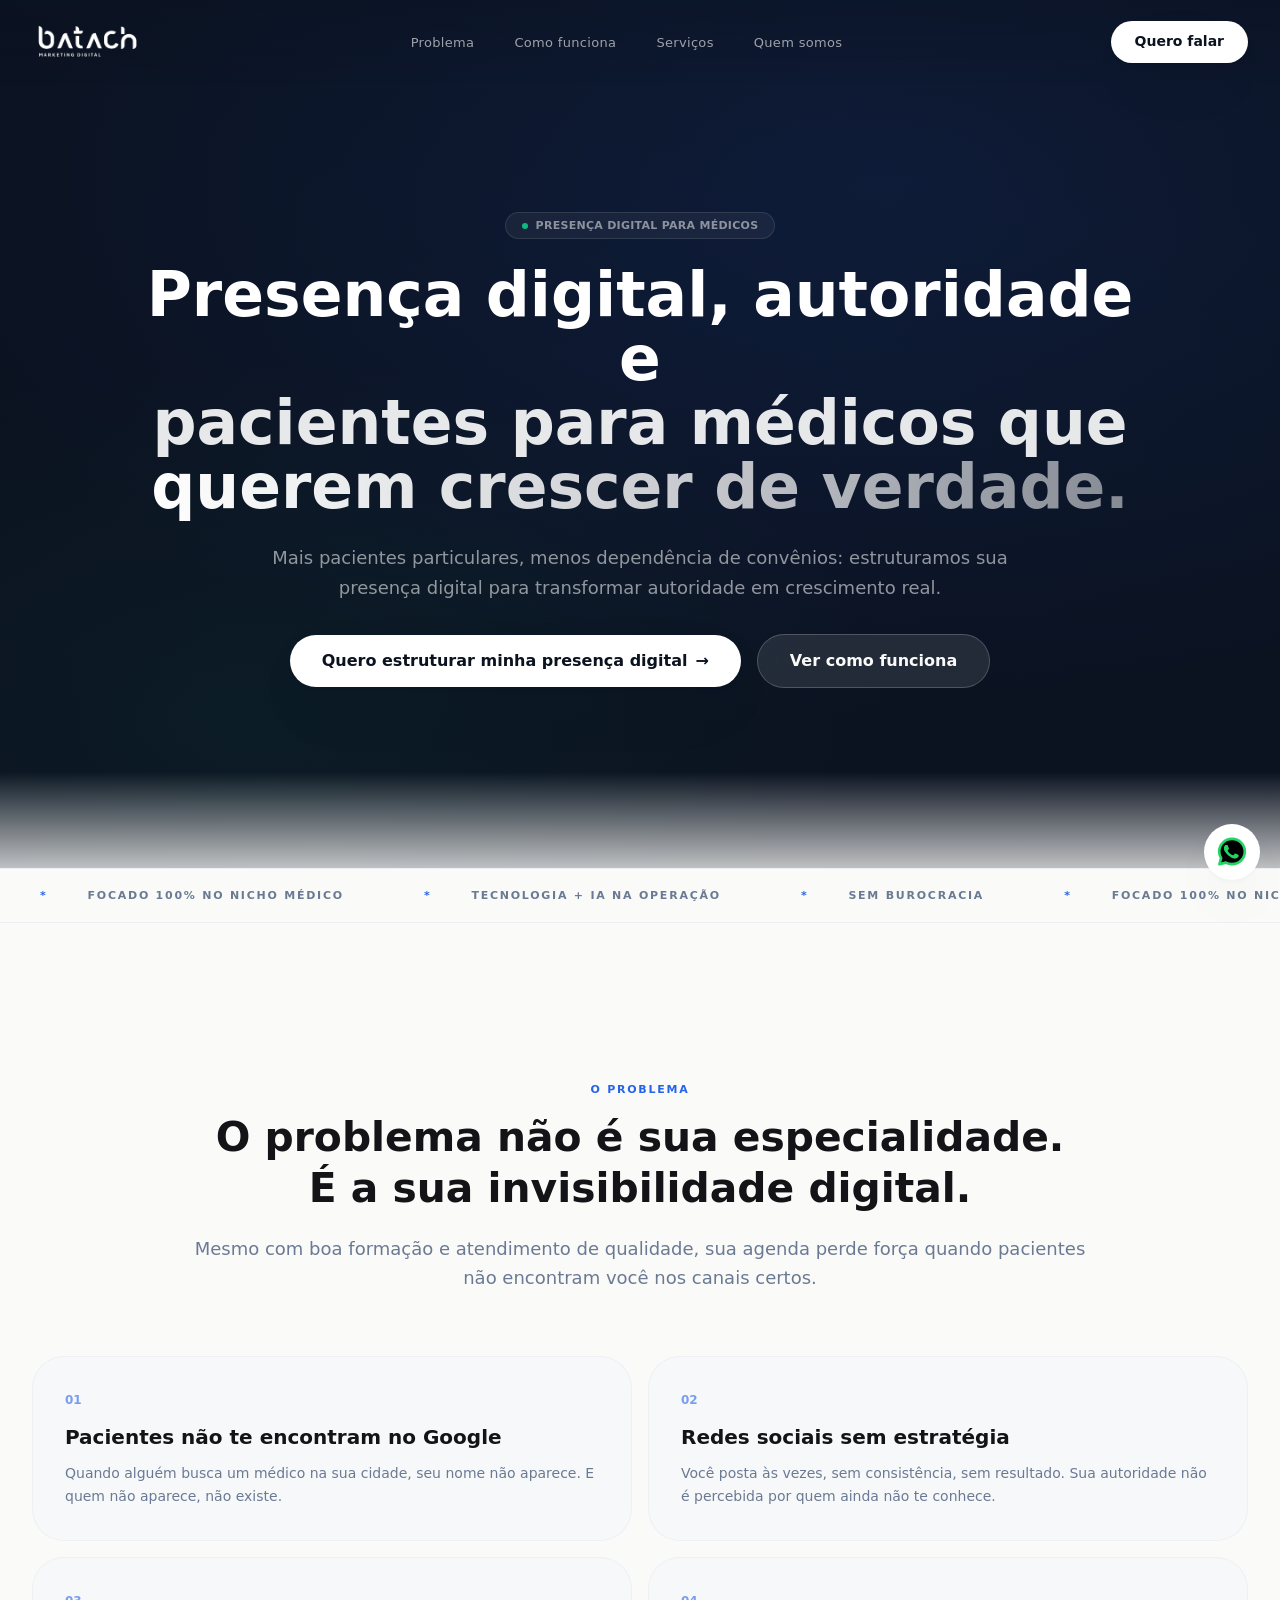
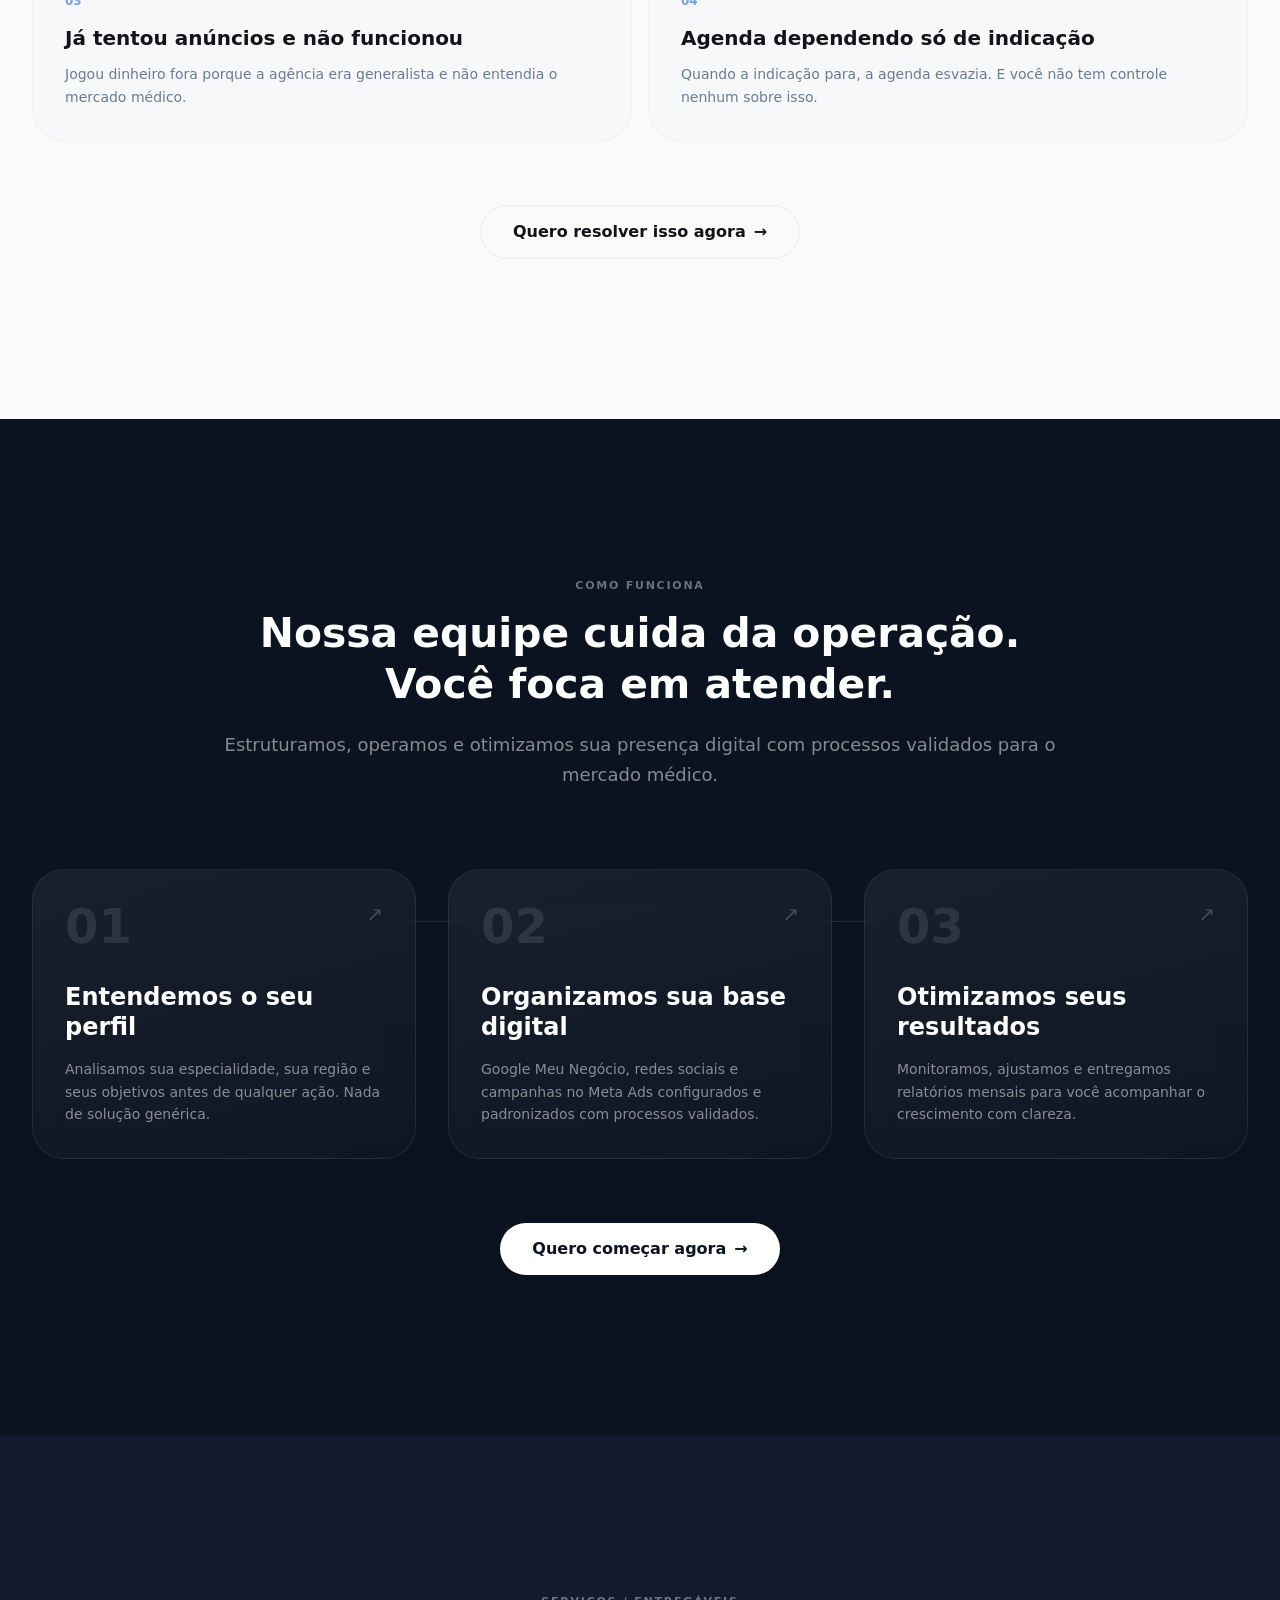
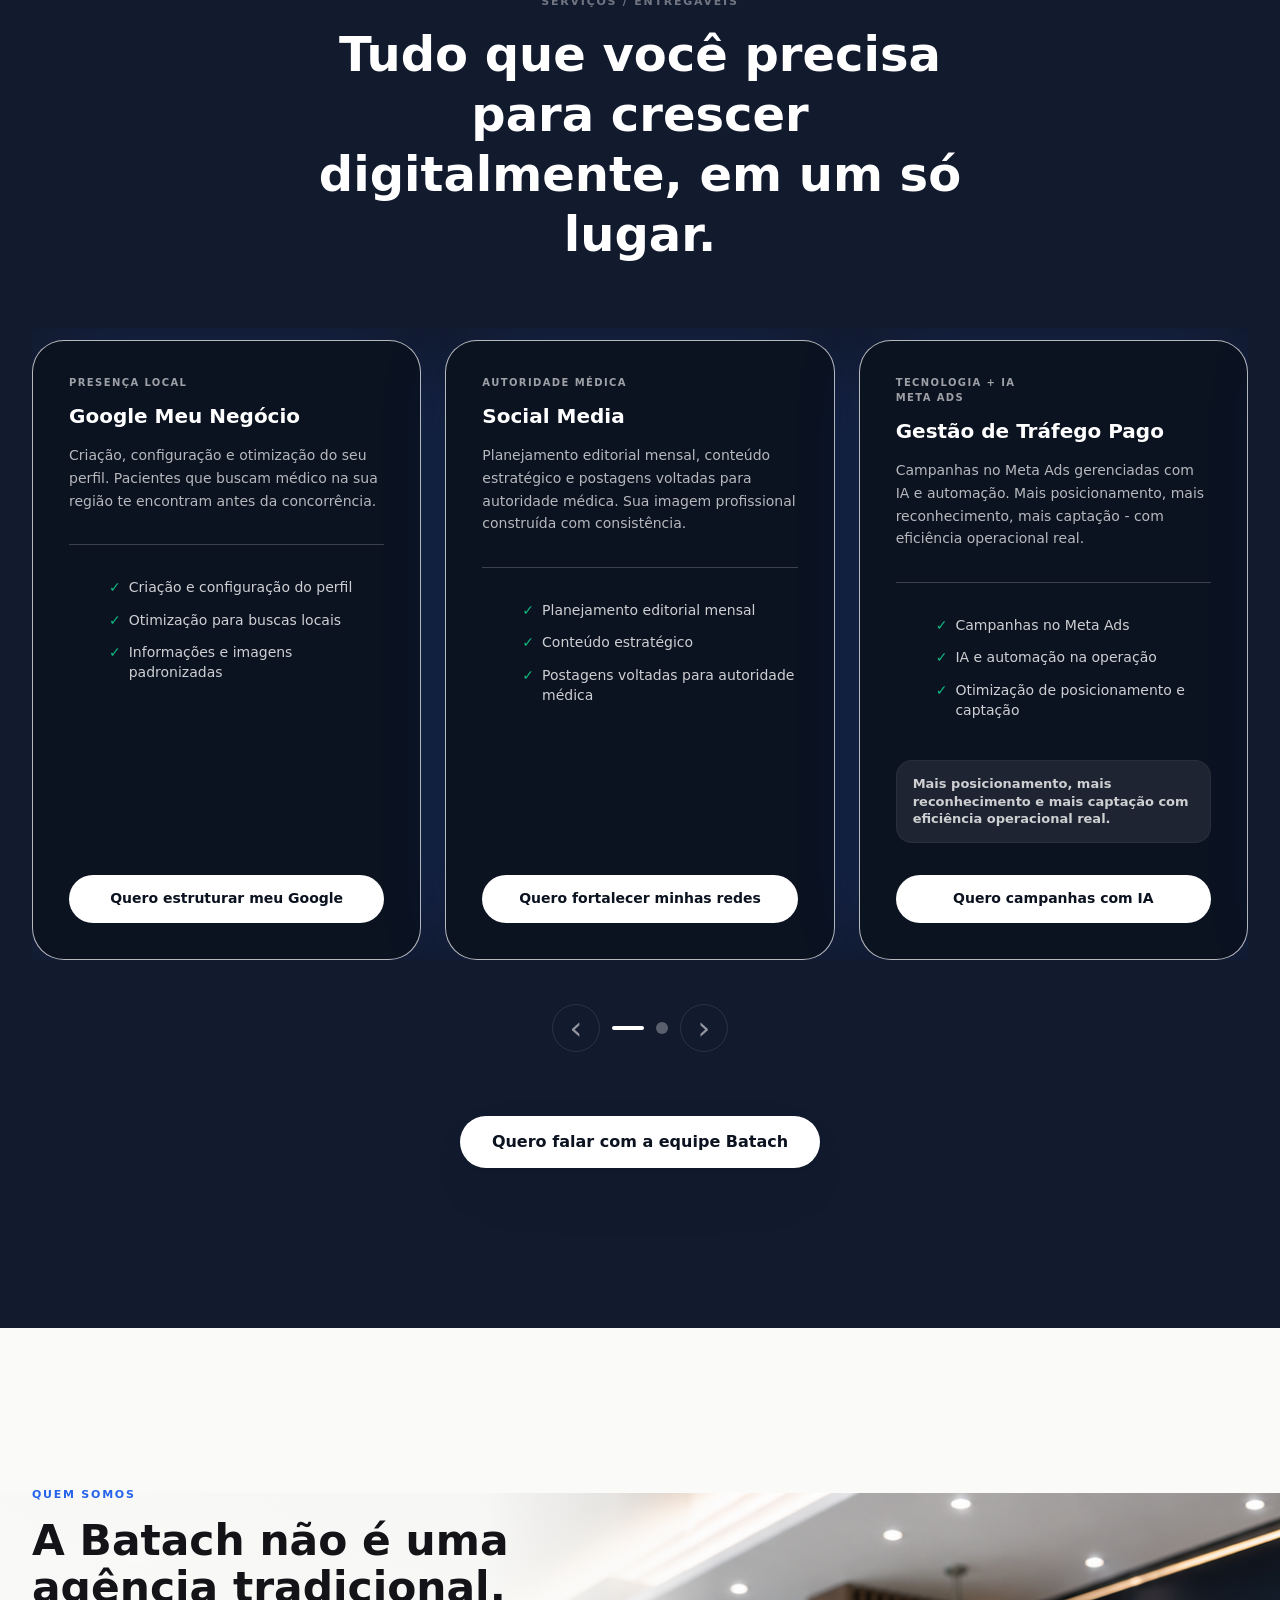
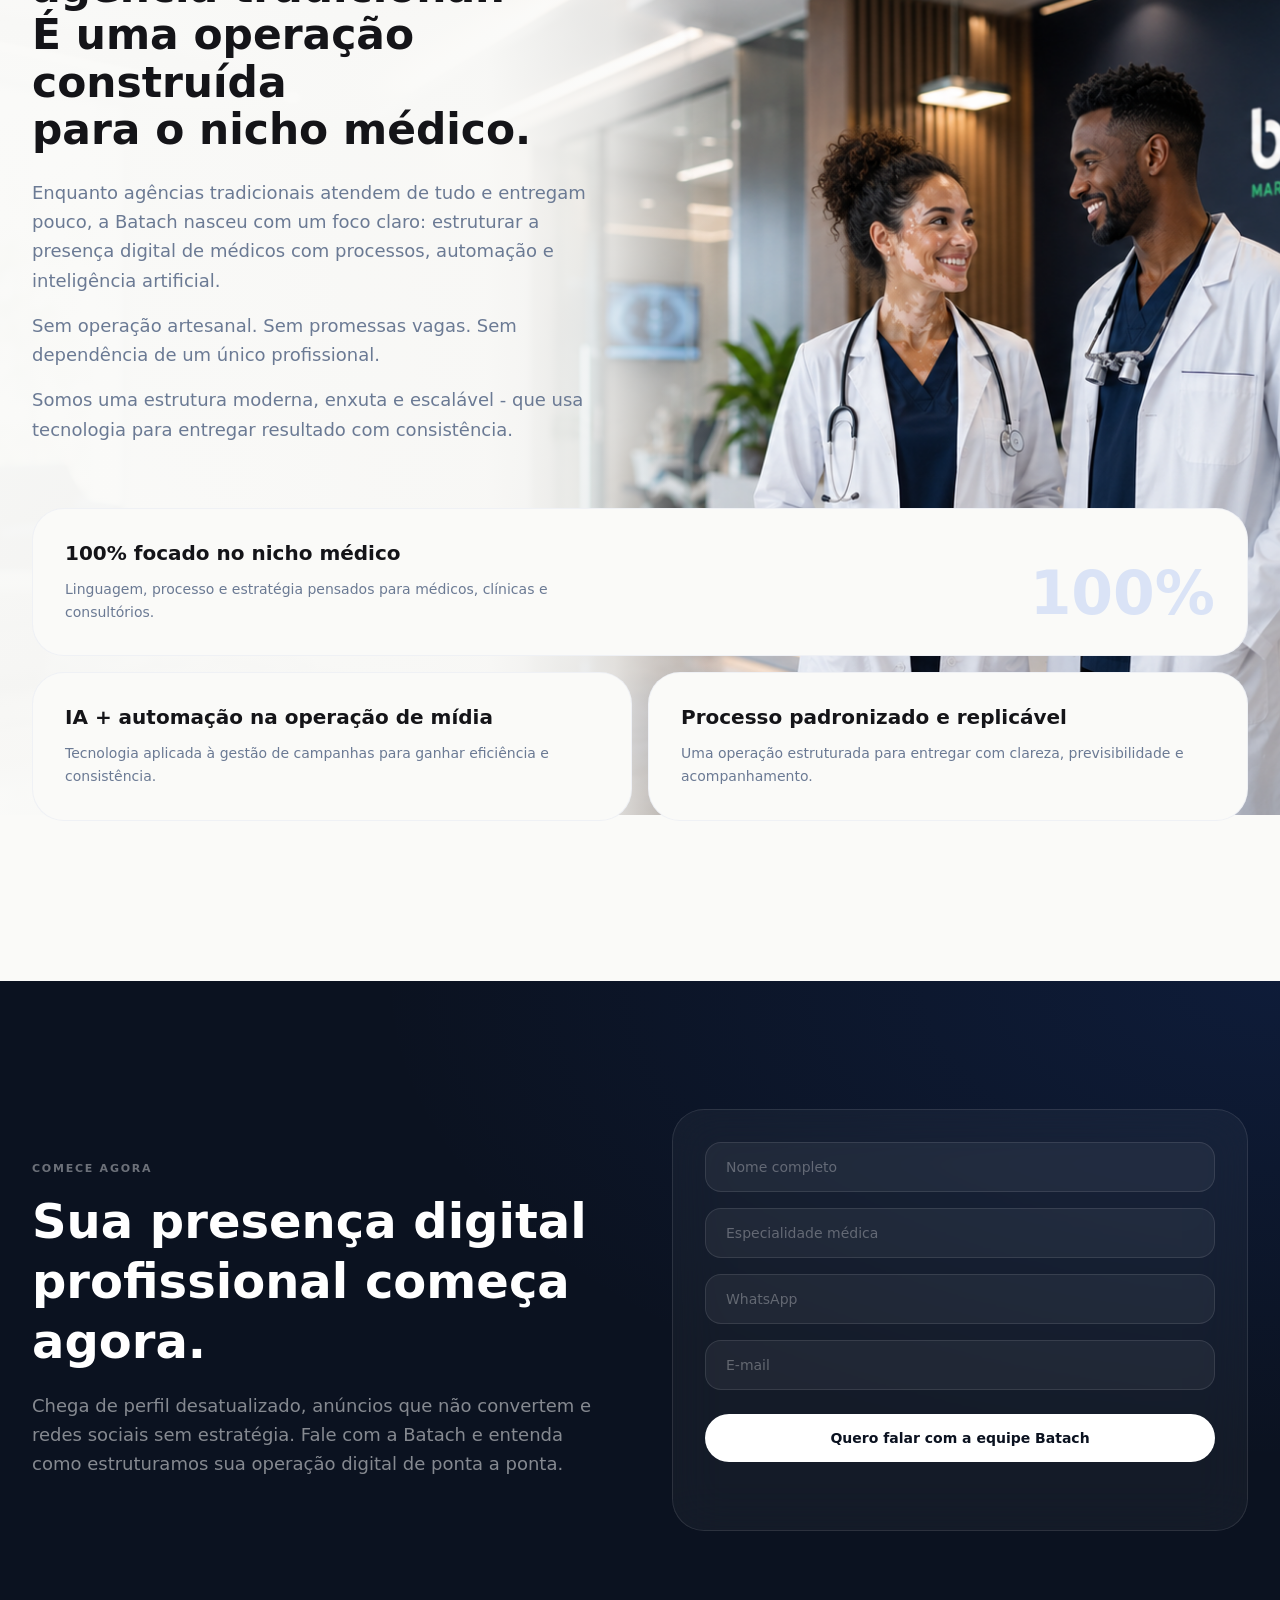
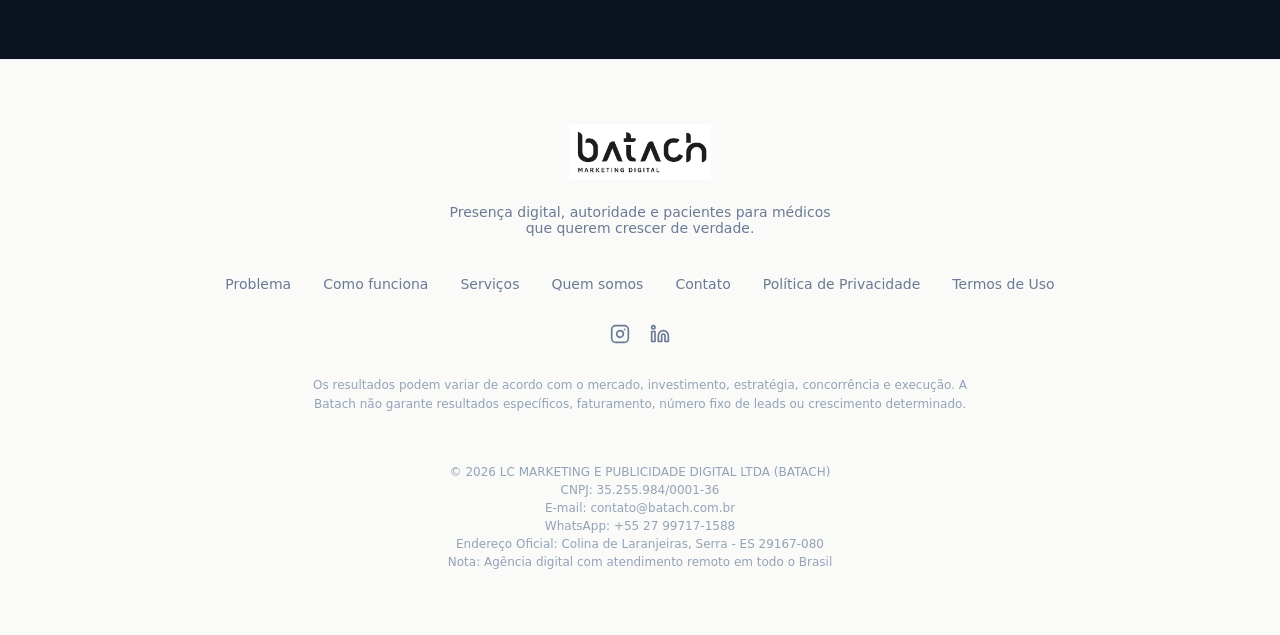
==== index.html @ d666b034 "Initial Batach landing page" ====
<!doctype html>
<html lang="pt-BR">
  <head>
    <meta charset="utf-8" />
    <meta name="viewport" content="width=device-width, initial-scale=1" />
    <title>Batach | Presença Digital para Médicos</title>
    <meta
      name="description"
      content="Presença digital, autoridade e pacientes para médicos que querem crescer de verdade."
    />
    <link rel="stylesheet" href="styles.css" />
    <script>
      (function (w, d, s, l, i) {
        w[l] = w[l] || [];
        w[l].push({ "gtm.start": new Date().getTime(), event: "gtm.js" });
        var f = d.getElementsByTagName(s)[0];
        var j = d.createElement(s);
        var dl = l !== "dataLayer" ? "&l=" + l : "";
        j.async = true;
        j.src = "https://www.googletagmanager.com/gtm.js?id=" + i + dl;
        f.parentNode.insertBefore(j, f);
      })(window, document, "script", "dataLayer", "GTM-5LKTMFWR");
    </script>
  </head>
  <body>
    <noscript>
      <iframe
        src="https://www.googletagmanager.com/ns.html?id=GTM-5LKTMFWR"
        height="0"
        width="0"
        style="display: none; visibility: hidden"
      ></iframe>
    </noscript>
    <header class="site-header">
      <div class="container-premium header-inner">
        <a href="#hero" aria-label="Inicio" class="logo-link">
          <img src="batach-white.png" alt="Batach Marketing Digital" class="logo-white" />
        </a>

        <nav class="main-nav" aria-label="Seções">
          <a href="#problemas">Problema</a>
          <a href="#processo">Como funciona</a>
          <a href="#servicos">Serviços</a>
          <a href="#quem-somos">Quem somos</a>
        </nav>

        <a href="#contato" class="header-cta desktop-cta">Quero falar</a>
        <a href="#contato" class="header-cta mobile-cta">Contato</a>
      </div>
    </header>

    <main>
      <section id="hero" class="hero mesh-hero">
        <div class="hero-overlay"></div>
        <div class="hero-noise"></div>

        <div class="container-premium hero-inner">
          <div class="hero-copy">
            <p class="eyebrow">
              <span></span>
              Presença digital para médicos
            </p>

            <h1>
              Presença digital, autoridade e <br />
              <span class="soft-white">pacientes para médicos que</span><br />
              <span class="gradient-text">querem crescer de verdade.</span>
            </h1>

            <p class="hero-subtitle">
              Mais pacientes particulares, menos dependência de convênios: estruturamos sua
              presença digital para transformar autoridade em crescimento real.
            </p>

            <div class="hero-actions">
              <a href="#contato" class="btn btn-white">
                Quero estruturar minha presença digital
                <span aria-hidden="true">→</span>
              </a>
              <a href="#processo" class="btn btn-glass">Ver como funciona</a>
            </div>
          </div>
        </div>

        <div class="hero-bottom-fade"></div>
      </section>

      <section class="marquee-section" aria-hidden="true">
        <div class="marquee-track">
          <span><b>*</b>Focado 100% no nicho médico</span>
          <span><b>*</b>Tecnologia + IA na operação</span>
          <span><b>*</b>Sem burocracia</span>
          <span><b>*</b>Focado 100% no nicho médico</span>
          <span><b>*</b>Tecnologia + IA na operação</span>
          <span><b>*</b>Sem burocracia</span>
        </div>
      </section>

      <section id="problemas" class="section-pad bg-snow">
        <div class="container-premium">
          <div class="section-heading">
            <p class="section-kicker accent">O problema</p>
            <h2>
              O problema não é sua especialidade.<br />
              É a sua invisibilidade digital.
            </h2>
            <p>
              Mesmo com boa formação e atendimento de qualidade, sua agenda perde força quando
              pacientes não encontram você nos canais certos.
            </p>
          </div>

          <div class="problem-grid">
            <article class="problem-card">
              <span>01</span>
              <h3>Pacientes não te encontram no Google</h3>
              <p>
                Quando alguém busca um médico na sua cidade, seu nome não aparece. E quem não
                aparece, não existe.
              </p>
            </article>

            <article class="problem-card">
              <span>02</span>
              <h3>Redes sociais sem estratégia</h3>
              <p>
                Você posta às vezes, sem consistência, sem resultado. Sua autoridade não é percebida
                por quem ainda não te conhece.
              </p>
            </article>

            <article class="problem-card">
              <span>03</span>
              <h3>Já tentou anúncios e não funcionou</h3>
              <p>
                Jogou dinheiro fora porque a agência era generalista e não entendia o mercado
                médico.
              </p>
            </article>

            <article class="problem-card">
              <span>04</span>
              <h3>Agenda dependendo só de indicação</h3>
              <p>
                Quando a indicação para, a agenda esvazia. E você não tem controle nenhum sobre
                isso.
              </p>
            </article>
          </div>

          <div class="center-action">
            <a href="#contato" class="btn btn-outline">
              Quero resolver isso agora
              <span aria-hidden="true">→</span>
            </a>
          </div>
        </div>
      </section>

      <section id="processo" class="section-pad bg-navy text-white">
        <div class="container-premium">
          <div class="section-heading dark-heading">
            <p class="section-kicker muted">Como funciona</p>
            <h2>
              Nossa equipe cuida da operação.<br />
              Você foca em atender.
            </h2>
            <p>
              Estruturamos, operamos e otimizamos sua presença digital com processos validados para
              o mercado médico.
            </p>
          </div>

          <div class="process-wrap">
            <div class="process-line"></div>
            <div class="process-grid">
              <article class="process-card">
                <div class="process-top">
                  <span>01</span>
                  <i aria-hidden="true">↗</i>
                </div>
                <h3>Entendemos o seu perfil</h3>
                <p>
                  Analisamos sua especialidade, sua região e seus objetivos antes de qualquer ação.
                  Nada de solução genérica.
                </p>
                <div class="next-line"><em></em><small>próximo</small></div>
              </article>

              <article class="process-card">
                <div class="process-top">
                  <span>02</span>
                  <i aria-hidden="true">↗</i>
                </div>
                <h3>Organizamos sua base digital</h3>
                <p>
                  Google Meu Negócio, redes sociais e campanhas no Meta Ads configurados e
                  padronizados com processos validados.
                </p>
                <div class="next-line"><em></em><small>próximo</small></div>
              </article>

              <article class="process-card">
                <div class="process-top">
                  <span>03</span>
                  <i aria-hidden="true">↗</i>
                </div>
                <h3>Otimizamos seus resultados</h3>
                <p>
                  Monitoramos, ajustamos e entregamos relatórios mensais para você acompanhar o
                  crescimento com clareza.
                </p>
              </article>
            </div>
          </div>

          <div class="center-action">
            <a href="#contato" class="btn btn-white">
              Quero começar agora
              <span aria-hidden="true">→</span>
            </a>
          </div>
        </div>
      </section>

      <section id="servicos" class="section-pad bg-navy-soft">
        <div class="container-premium">
          <div class="section-heading services-heading">
            <p class="section-kicker muted">Serviços / Entregáveis</p>
            <h2>Tudo que você precisa para crescer digitalmente, em um só lugar.</h2>
          </div>

          <div class="services-scroller" data-lenis-prevent="true">
            <article class="service-card">
              <p class="service-label">PRESENÇA LOCAL</p>
              <h3>Google Meu Negócio</h3>
              <p>
                Criação, configuração e otimização do seu perfil. Pacientes que buscam médico na sua
                região te encontram antes da concorrência.
              </p>
              <ul>
                <li>Criação e configuração do perfil</li>
                <li>Otimização para buscas locais</li>
                <li>Informações e imagens padronizadas</li>
              </ul>
              <a href="#contato">Quero estruturar meu Google</a>
            </article>

            <article class="service-card">
              <p class="service-label">AUTORIDADE MÉDICA</p>
              <h3>Social Media</h3>
              <p>
                Planejamento editorial mensal, conteúdo estratégico e postagens voltadas para
                autoridade médica. Sua imagem profissional construída com consistência.
              </p>
              <ul>
                <li>Planejamento editorial mensal</li>
                <li>Conteúdo estratégico</li>
                <li>Postagens voltadas para autoridade médica</li>
              </ul>
              <a href="#contato">Quero fortalecer minhas redes</a>
            </article>

            <article class="service-card">
              <p class="service-label">TECNOLOGIA + IA</p>
              <p class="service-label second-label">META ADS</p>
              <h3>Gestão de Tráfego Pago</h3>
              <p>
                Campanhas no Meta Ads gerenciadas com IA e automação. Mais posicionamento, mais
                reconhecimento, mais captação - com eficiência operacional real.
              </p>
              <ul>
                <li>Campanhas no Meta Ads</li>
                <li>IA e automação na operação</li>
                <li>Otimização de posicionamento e captação</li>
              </ul>
              <div class="service-note">
                Mais posicionamento, mais reconhecimento e mais captação com eficiência operacional
                real.
              </div>
              <a href="#contato">Quero campanhas com IA</a>
            </article>

            <article class="service-card">
              <p class="service-label">PREMIUM</p>
              <p class="service-label second-label">EXTRA</p>
              <h3>Captação audiovisual</h3>
              <p>
                Captação de fachada, clínica, equipe e reels institucionais, incluindo imagens aéreas
                com drone para elevar sua percepção de valor.
              </p>
              <ul>
                <li>Captação de fachada e clínica</li>
                <li>Reels institucionais</li>
                <li>Conteúdo premium de diferenciação</li>
              </ul>
              <a href="#contato">Quero conteúdo premium</a>
            </article>

            <article class="service-card">
              <p class="service-label">PRESENÇA LOCAL</p>
              <h3>Google Meu Negócio</h3>
              <p>
                Criação, configuração e otimização do seu perfil. Pacientes que buscam médico na sua
                região te encontram antes da concorrência.
              </p>
              <ul>
                <li>Criação e configuração do perfil</li>
                <li>Otimização para buscas locais</li>
                <li>Informações e imagens padronizadas</li>
              </ul>
              <a href="#contato">Quero estruturar meu Google</a>
            </article>
          </div>

          <div class="slider-controls" aria-hidden="true">
            <button type="button">‹</button>
            <span class="active"></span>
            <span></span>
            <button type="button">›</button>
          </div>

          <div class="center-action">
            <a href="#contato" class="btn btn-white">Quero falar com a equipe Batach</a>
          </div>
        </div>
      </section>

      <section id="quem-somos" class="section-pad solution-institutional-bg">
        <div class="container-premium">
          <div class="about-copy">
            <p class="section-kicker accent">Quem somos</p>
            <h2>
              A Batach não é uma agência tradicional.<br />
              <span>É uma operação construída</span><br />
              <span>para o nicho médico.</span>
            </h2>

            <div class="about-text">
              <p>
                Enquanto agências tradicionais atendem de tudo e entregam pouco, a Batach nasceu com
                um foco claro: estruturar a presença digital de médicos com processos, automação e
                inteligência artificial.
              </p>
              <p>
                Sem operação artesanal. Sem promessas vagas. Sem dependência de um único
                profissional.
              </p>
              <p>
                Somos uma estrutura moderna, enxuta e escalável - que usa tecnologia para entregar
                resultado com consistência.
              </p>
            </div>
          </div>

          <div class="about-cards">
            <article class="about-card about-card-wide">
              <div>
                <h3>100% focado no nicho médico</h3>
                <p>Linguagem, processo e estratégia pensados para médicos, clínicas e consultórios.</p>
              </div>
              <strong>100%</strong>
            </article>

            <article class="about-card">
              <h3>IA + automação na operação de mídia</h3>
              <p>Tecnologia aplicada à gestão de campanhas para ganhar eficiência e consistência.</p>
            </article>

            <article class="about-card">
              <h3>Processo padronizado e replicável</h3>
              <p>
                Uma operação estruturada para entregar com clareza, previsibilidade e
                acompanhamento.
              </p>
            </article>
          </div>
        </div>
      </section>

      <section id="contato" class="contact-section">
        <div class="contact-glow"></div>
        <div class="container-premium contact-grid">
          <div class="contact-copy">
            <p class="section-kicker muted">Comece agora</p>
            <h2>Sua presença digital profissional começa agora.</h2>
            <p>
              Chega de perfil desatualizado, anúncios que não convertem e redes sociais sem
              estratégia. Fale com a Batach e entenda como estruturamos sua operação digital de ponta
              a ponta.
            </p>
          </div>

          <form class="contact-form" action="#" method="post" data-webhook-url="">
            <input type="hidden" name="form_name" value="contato_home" />
            <input type="hidden" name="page_url" value="" />
            <input type="hidden" name="user_agent" value="" />
            <div class="form-fields">
              <input required name="nome" placeholder="Nome completo" />
              <input required name="especialidade" placeholder="Especialidade médica" />
              <input required type="tel" name="whatsapp" placeholder="WhatsApp" />
              <input required type="email" name="email" placeholder="E-mail" />
            </div>
            <button type="submit">Quero falar com a equipe Batach</button>
            <p class="form-status" role="status" aria-live="polite"></p>
          </form>
        </div>
      </section>
    </main>

    <footer class="site-footer">
      <div class="container-premium footer-inner">
        <img src="batach-dark.png" alt="Batach Marketing Digital" class="footer-logo" />

        <p class="footer-tagline">
          Presença digital, autoridade e pacientes para médicos que querem crescer de verdade.
        </p>

        <nav class="footer-nav" aria-label="Rodapé">
          <a href="#problemas">Problema</a>
          <a href="#processo">Como funciona</a>
          <a href="#servicos">Serviços</a>
          <a href="#quem-somos">Quem somos</a>
          <a href="#contato">Contato</a>
          <a href="/politica-de-privacidade">Política de Privacidade</a>
          <a href="/termos-de-uso">Termos de Uso</a>
        </nav>

        <div class="social-links">
          <a href="https://instagram.com" target="_blank" rel="noopener noreferrer" aria-label="Instagram">
            <svg viewBox="0 0 24 24" aria-hidden="true">
              <rect width="20" height="20" x="2" y="2" rx="5" ry="5"></rect>
              <path d="M16 11.37A4 4 0 1 1 12.63 8 4 4 0 0 1 16 11.37z"></path>
              <line x1="17.5" x2="17.51" y1="6.5" y2="6.5"></line>
            </svg>
          </a>
          <a href="https://linkedin.com" target="_blank" rel="noopener noreferrer" aria-label="LinkedIn">
            <svg viewBox="0 0 24 24" aria-hidden="true">
              <path d="M16 8a6 6 0 0 1 6 6v7h-4v-7a2 2 0 0 0-2-2 2 2 0 0 0-2 2v7h-4v-7a6 6 0 0 1 6-6z"></path>
              <rect width="4" height="12" x="2" y="9"></rect>
              <circle cx="4" cy="4" r="2"></circle>
            </svg>
          </a>
        </div>

        <p class="footer-disclaimer">
          Os resultados podem variar de acordo com o mercado, investimento, estratégia, concorrência
          e execução. A Batach não garante resultados específicos, faturamento, número fixo de leads
          ou crescimento determinado.
        </p>

        <p class="footer-legal">
          © 2026 LC MARKETING E PUBLICIDADE DIGITAL LTDA (BATACH)<br />
          CNPJ: 35.255.984/0001-36<br />
          E-mail: <a href="mailto:contato@batach.com.br">contato@batach.com.br</a><br />
          WhatsApp: <a href="https://wa.me/5527997171588">+55 27 99717-1588</a><br />
          Endereço Oficial: Colina de Laranjeiras, Serra - ES 29167-080<br />
          Nota: Agência digital com atendimento remoto em todo o Brasil
        </p>
      </div>
    </footer>

    <a
      href="https://wa.me/5527997171588?text=Ol%C3%A1!%20Sou%20m%C3%A9dico(a)%20e%20quero%20estruturar%20minha%20presen%C3%A7a%20digital%20com%20a%20Batach."
      target="_blank"
      rel="noopener noreferrer"
      aria-label="WhatsApp"
      class="whatsapp-float"
    >
      <svg aria-hidden="true" viewBox="0 0 32 32">
        <path
          d="M16 4.4c-6.3 0-11.4 5-11.4 11.2 0 2.1.6 4.1 1.7 5.8l-1.5 5.5 5.7-1.5c1.6.9 3.5 1.4 5.5 1.4 6.3 0 11.4-5 11.4-11.2S22.3 4.4 16 4.4Z"
          stroke="currentColor"
          stroke-width="2.4"
          stroke-linecap="round"
          stroke-linejoin="round"
        ></path>
        <path
          d="M12.3 10.3c-.3-.6-.5-.6-.8-.6h-.7c-.2 0-.6.1-.9.4-.3.3-1.1 1.1-1.1 2.7s1.2 3.1 1.3 3.3c.2.2 2.3 3.6 5.5 4.9 2.7 1.1 3.3.9 3.9.8.6-.1 1.9-.8 2.2-1.5.3-.8.3-1.4.2-1.5-.1-.1-.3-.2-.6-.4-.3-.2-1.9-.9-2.2-1-.3-.1-.5-.2-.7.2-.2.3-.8 1-1 1.2-.2.2-.4.2-.7.1-.3-.2-1.4-.5-2.6-1.6-1-.9-1.6-1.9-1.8-2.2-.2-.3 0-.5.1-.7.1-.1.3-.4.5-.6.2-.2.2-.3.3-.5.1-.2.1-.4 0-.6-.1-.2-.7-1.8-1-2.4Z"
          fill="currentColor"
        ></path>
      </svg>
    </a>

    <script src="config.js"></script>
    <script src="script.js"></script>
  </body>
</html>
---- styles.css ----
@font-face {
  font-family: "Plus Jakarta Sans";
  font-style: normal;
  font-weight: 400 800;
  font-display: swap;
  src: url("https://medicos.batach.com.br/_next/static/media/636a5ac981f94f8b-s.p.woff2")
    format("woff2");
}

@font-face {
  font-family: "DM Sans";
  font-style: normal;
  font-weight: 300 500;
  font-display: swap;
  src: url("https://medicos.batach.com.br/_next/static/media/13971731025ec697-s.p.woff2")
    format("woff2");
}

:root {
  --navy: #0b1220;
  --navy-soft: #121a2e;
  --ink: #141418;
  --ice: #f4f6fa;
  --snow: #fafaf8;
  --mist: #e8ecf4;
  --slate: #6b7a94;
  --slate-light: #94a3b8;
  --accent: #2563eb;
  --success: #10b981;
  --shadow-elevated: 0 4px 6px -2px rgba(11, 18, 32, 0.04),
    0 24px 64px -16px rgba(11, 18, 32, 0.14);
  --shadow-soft: 0 2px 40px -12px rgba(11, 18, 32, 0.08);
  --shadow-glow: 0 0 80px -20px rgba(37, 99, 235, 0.25);
}

* {
  box-sizing: border-box;
}

html {
  scroll-behavior: smooth;
}

body {
  min-width: 0;
  width: 100%;
  margin: 0;
  overflow-x: hidden;
  color: var(--ink);
  background: var(--snow);
  font-family: "DM Sans", system-ui, sans-serif;
  -webkit-font-smoothing: antialiased;
  -moz-osx-font-smoothing: grayscale;
}

a {
  color: inherit;
  text-decoration: none;
}

button,
input {
  min-width: 0;
  font: inherit;
}

button {
  cursor: pointer;
}

img,
svg {
  display: block;
  max-width: 100%;
}

h1,
h2,
h3,
p {
  margin: 0;
  overflow-wrap: break-word;
}

.container-premium {
  width: 100%;
  max-width: 80rem;
  margin-inline: auto;
  padding-inline: 1rem;
}

.section-pad {
  padding-block: 5rem;
}

.bg-snow {
  background: var(--snow);
}

.bg-navy {
  background: var(--navy);
}

.bg-navy-soft {
  background: var(--navy-soft);
}

.text-white {
  color: #fff;
}

.site-header {
  position: fixed;
  inset: 0 0 auto;
  z-index: 50;
  background: rgba(11, 18, 32, 0);
  transition: backdrop-filter 0.5s ease, background-color 0.5s ease;
}

.site-header::before {
  position: absolute;
  inset: 0;
  z-index: -1;
  content: "";
  background: linear-gradient(180deg, rgba(11, 18, 32, 0.28), rgba(11, 18, 32, 0));
}

.header-inner {
  display: flex;
  height: 84px;
  min-width: 0;
  align-items: center;
  justify-content: space-between;
  gap: 1rem;
}

.logo-link {
  position: relative;
  z-index: 10;
  flex-shrink: 0;
}

.logo-white {
  width: auto;
  max-width: 150px;
  height: 44px;
  object-fit: contain;
  object-position: left;
}

.main-nav {
  display: none;
  align-items: center;
  gap: 2.5rem;
}

.main-nav a {
  font-family: "DM Sans", system-ui, sans-serif;
  color: rgba(255, 255, 255, 0.6);
  font-size: 13px;
  font-weight: 500;
  letter-spacing: 0.025em;
  transition: color 0.15s ease;
}

.main-nav a:hover {
  color: #fff;
}

.header-cta {
  display: inline-flex;
  max-width: 100%;
  align-items: center;
  justify-content: center;
  gap: 0.5rem;
  border-radius: 999px;
  color: var(--navy);
  background: #fff;
  font-family: "Plus Jakarta Sans", system-ui, sans-serif;
  font-weight: 600;
  line-height: 1.25;
  text-align: center;
  transition: background-color 0.15s ease;
}

.desktop-cta {
  display: none;
  padding: 0.75rem 1.5rem;
  font-size: 0.875rem;
  box-shadow: var(--shadow-elevated);
}

.mobile-cta {
  flex-shrink: 0;
  padding: 0.5rem 1rem;
  font-size: 0.75rem;
}

.mesh-hero {
  background: radial-gradient(ellipse 80% 60% at 70% 20%, rgba(37, 99, 235, 0.15), transparent),
    radial-gradient(ellipse 50% 40% at 20% 80%, rgba(16, 185, 129, 0.08), transparent),
    var(--navy);
}

.hero {
  position: relative;
  min-height: 100svh;
  overflow: hidden;
}

.hero-overlay {
  position: absolute;
  inset: 0;
  pointer-events: none;
  background: radial-gradient(ellipse at center, transparent 0%, rgba(11, 18, 32, 0.4) 100%);
}

.hero-noise {
  position: absolute;
  inset: 0;
  pointer-events: none;
  opacity: 0.03;
  mix-blend-mode: overlay;
  background-image: url("[data-uri]");
}

.hero-inner {
  position: relative;
  z-index: 10;
  display: flex;
  min-height: 100svh;
  flex-direction: column;
  align-items: center;
  justify-content: center;
  padding-top: 8rem;
  padding-bottom: 9rem;
  text-align: center;
}

.hero-copy {
  display: flex;
  max-width: 64rem;
  min-width: 0;
  flex-direction: column;
  align-items: center;
  margin-inline: auto;
}

.eyebrow {
  display: inline-flex;
  max-width: 100%;
  align-items: center;
  gap: 0.5rem;
  margin-bottom: 1.5rem;
  padding: 0.375rem 0.75rem;
  border: 1px solid rgba(255, 255, 255, 0.1);
  border-radius: 999px;
  color: rgba(255, 255, 255, 0.5);
  background: rgba(255, 255, 255, 0.05);
  font-family: "Plus Jakarta Sans", system-ui, sans-serif;
  font-size: 10px;
  font-weight: 600;
  letter-spacing: 0.025em;
  text-transform: uppercase;
}

.eyebrow span {
  width: 0.375rem;
  height: 0.375rem;
  border-radius: 999px;
  background: var(--success);
  animation: pulseSoft 3s ease-in-out infinite;
}

.hero h1 {
  color: #fff;
  font-family: "Plus Jakarta Sans", system-ui, sans-serif;
  font-size: clamp(2rem, 8vw, 3.35rem);
  font-weight: 800;
  line-height: 1.04;
  letter-spacing: 0;
  text-align: center;
}

.soft-white {
  color: rgba(255, 255, 255, 0.9);
}

.gradient-text {
  color: transparent;
  background: linear-gradient(to right, #fff, rgba(255, 255, 255, 0.8), rgba(255, 255, 255, 0.5));
  -webkit-background-clip: text;
  background-clip: text;
}

.hero-subtitle {
  max-width: 36rem;
  margin-top: 1.5rem;
  color: rgba(255, 255, 255, 0.55);
  font-family: "DM Sans", system-ui, sans-serif;
  font-size: 1rem;
  font-weight: 300;
  line-height: 1.625;
}

.hero-actions {
  display: flex;
  min-width: 0;
  flex-direction: column;
  justify-content: center;
  gap: 1rem;
  margin-top: 2rem;
}

.btn {
  display: inline-flex;
  max-width: 100%;
  align-items: center;
  justify-content: center;
  gap: 0.5rem;
  border-radius: 999px;
  font-family: "Plus Jakarta Sans", system-ui, sans-serif;
  font-size: 0.875rem;
  font-weight: 600;
  line-height: 1.25;
  text-align: center;
  transition: background-color 0.15s ease, border-color 0.15s ease, transform 0.15s ease;
}

.btn-white {
  width: 100%;
  padding: 1rem 1.5rem;
  color: var(--navy);
  background: #fff;
  box-shadow: var(--shadow-elevated);
}

.btn-white:hover {
  background: var(--snow);
}

.btn-glass {
  width: 100%;
  padding: 1rem 1.5rem;
  color: var(--snow);
  border: 1px solid rgba(255, 255, 255, 0.2);
  background: rgba(255, 255, 255, 0.1);
  backdrop-filter: blur(12px);
}

.btn-glass:hover {
  background: rgba(255, 255, 255, 0.15);
}

.btn-outline {
  width: 100%;
  padding: 1rem 1.5rem;
  color: var(--ink);
  border: 1px solid var(--mist);
  background: transparent;
}

.btn-outline:hover {
  border-color: rgba(148, 163, 184, 0.5);
  background: var(--ice);
}

.hero-bottom-fade {
  position: absolute;
  right: 0;
  bottom: 0;
  left: 0;
  height: 8rem;
  pointer-events: none;
  background: linear-gradient(to top, var(--snow), transparent);
}

.marquee-section {
  position: relative;
  z-index: 2;
  margin-top: -2rem;
  overflow: hidden;
  padding-block: 1.25rem;
  border-top: 1px solid rgba(232, 236, 244, 0.8);
  border-bottom: 1px solid rgba(232, 236, 244, 0.8);
  background: var(--snow);
}

.marquee-track {
  display: flex;
  width: max-content;
  white-space: nowrap;
  animation: marquee 7s linear infinite;
}

.marquee-track span {
  display: inline-flex;
  align-items: center;
  gap: 2.5rem;
  margin-inline: 2.5rem;
  color: var(--slate);
  font-family: "Plus Jakarta Sans", system-ui, sans-serif;
  font-size: 11px;
  font-weight: 600;
  letter-spacing: 0.16em;
  text-transform: uppercase;
}

.marquee-track b {
  color: var(--accent);
  font-weight: 600;
}

.section-heading {
  max-width: 56rem;
  margin-inline: auto;
  text-align: center;
}

.section-kicker {
  font-family: "Plus Jakarta Sans", system-ui, sans-serif;
  font-size: 11px;
  font-weight: 600;
  letter-spacing: 0.16em;
  text-transform: uppercase;
}

.section-kicker.accent {
  color: var(--accent);
}

.section-kicker.muted {
  color: rgba(255, 255, 255, 0.4);
}

.section-heading h2 {
  margin-top: 1rem;
  color: var(--ink);
  font-family: "Plus Jakarta Sans", system-ui, sans-serif;
  font-size: clamp(1.85rem, 6vw, 2.55rem);
  font-weight: 800;
  line-height: 1.25;
  letter-spacing: 0;
}

.section-heading > p:not(.section-kicker) {
  margin-top: 1.25rem;
  color: var(--slate);
  font-family: "DM Sans", system-ui, sans-serif;
  font-size: 1rem;
  font-weight: 300;
  line-height: 1.625;
}

.dark-heading h2,
.services-heading h2 {
  color: #fff;
}

.dark-heading > p:not(.section-kicker) {
  color: rgba(255, 255, 255, 0.5);
}

.problem-grid {
  display: grid;
  min-width: 0;
  gap: 1rem;
  margin-top: 3rem;
}

.problem-card {
  min-width: 0;
  padding: 1.5rem;
  border: 1px solid rgba(232, 236, 244, 0.6);
  border-radius: 1.5rem;
  background: rgba(244, 246, 250, 0.5);
  transition: box-shadow 0.15s ease;
}

.problem-card:hover {
  box-shadow: var(--shadow-soft);
}

.problem-card span {
  color: rgba(37, 99, 235, 0.6);
  font-family: "Plus Jakarta Sans", system-ui, sans-serif;
  font-size: 0.75rem;
  font-weight: 700;
}

.problem-card h3 {
  margin-top: 1rem;
  color: var(--ink);
  font-family: "Plus Jakarta Sans", system-ui, sans-serif;
  font-size: 1.25rem;
  font-weight: 700;
  line-height: 1.3;
}

.problem-card p {
  margin-top: 0.75rem;
  color: var(--slate);
  font-family: "DM Sans", system-ui, sans-serif;
  font-size: 0.875rem;
  line-height: 1.625;
}

.center-action {
  margin-top: 3rem;
  text-align: center;
}

.process-wrap {
  position: relative;
  margin-top: 3rem;
}

.process-line {
  display: none;
}

.process-grid {
  display: grid;
  min-width: 0;
  gap: 1.5rem;
}

.process-card {
  position: relative;
  min-width: 0;
  padding: 1.5rem;
  border: 1px solid rgba(255, 255, 255, 0.08);
  border-radius: 1.5rem;
  background: linear-gradient(165deg, rgba(255, 255, 255, 0.06), rgba(255, 255, 255, 0.02));
  backdrop-filter: blur(16px);
}

.process-top {
  display: flex;
  align-items: flex-start;
  justify-content: space-between;
}

.process-top span {
  color: rgba(255, 255, 255, 0.1);
  font-family: "Plus Jakarta Sans", system-ui, sans-serif;
  font-size: clamp(2.75rem, 14vw, 3rem);
  font-weight: 800;
  line-height: 1;
}

.process-top i {
  color: rgba(255, 255, 255, 0.2);
  font-size: 1.25rem;
  font-style: normal;
  transition: color 0.15s ease, transform 0.15s ease;
}

.process-card:hover .process-top i {
  color: rgba(255, 255, 255, 0.6);
  transform: translate(0.125rem, -0.125rem);
}

.process-card h3 {
  margin-top: 2rem;
  color: #fff;
  font-family: "Plus Jakarta Sans", system-ui, sans-serif;
  font-size: 1.5rem;
  font-weight: 700;
  line-height: 1.25;
}

.process-card p {
  margin-top: 1rem;
  color: rgba(255, 255, 255, 0.5);
  font-size: 0.875rem;
  line-height: 1.625;
}

.next-line {
  display: flex;
  align-items: center;
  gap: 0.5rem;
  margin-top: 1.5rem;
}

.next-line em {
  height: 1px;
  flex: 1;
  background: rgba(255, 255, 255, 0.1);
}

.next-line small {
  color: rgba(255, 255, 255, 0.3);
  font-size: 10px;
  font-style: normal;
  letter-spacing: 0.1em;
  text-transform: uppercase;
}

.services-heading {
  max-width: 42rem;
}

.services-heading h2 {
  font-size: clamp(2rem, 9vw, 3rem);
  line-height: 1.25;
}

.services-scroller {
  display: flex;
  gap: 1.5rem;
  margin-top: 4rem;
  padding-top: 0.75rem;
  overflow-x: auto;
  overflow-y: hidden;
  scroll-behavior: smooth;
  scroll-snap-type: x mandatory;
  scrollbar-width: none;
}

.services-scroller::-webkit-scrollbar {
  display: none;
}

.service-card {
  display: flex;
  min-width: min(100%, 390px);
  flex: 0 0 min(100%, 390px);
  flex-direction: column;
  padding: 1.5rem;
  border: 1px solid rgba(255, 255, 255, 0.7);
  border-radius: 1.5rem;
  background: var(--navy);
  box-shadow: var(--shadow-glow);
  scroll-snap-align: start;
}

.service-label {
  color: rgba(255, 255, 255, 0.6);
  font-family: "Plus Jakarta Sans", system-ui, sans-serif;
  font-size: 10px;
  font-weight: 600;
  letter-spacing: 0.14em;
}

.second-label {
  margin-top: 0.25rem;
}

.service-card h3 {
  margin-top: 1rem;
  color: #fff;
  font-family: "Plus Jakarta Sans", system-ui, sans-serif;
  font-size: 1.25rem;
  font-weight: 700;
}

.service-card > p:not(.service-label) {
  margin-top: 1rem;
  color: rgba(255, 255, 255, 0.7);
  font-size: 0.875rem;
  line-height: 1.625;
}

.service-card ul {
  flex: 1;
  margin-top: 2rem;
  padding-top: 2rem;
  border-top: 1px solid rgba(255, 255, 255, 0.2);
}

.service-card li {
  display: flex;
  min-width: 0;
  gap: 0.5rem;
  color: rgba(255, 255, 255, 0.8);
  font-size: 0.875rem;
  line-height: 1.45;
}

.service-card li + li {
  margin-top: 0.75rem;
}

.service-card li::before {
  flex-shrink: 0;
  color: var(--success);
  content: "✓";
}

.service-note {
  margin-top: 1.5rem;
  padding: 0.875rem 1rem;
  border: 1px solid rgba(255, 255, 255, 0.05);
  border-radius: 1rem;
  color: rgba(255, 255, 255, 0.78);
  background: rgba(255, 255, 255, 0.08);
  font-size: 0.8125rem;
  font-weight: 600;
  line-height: 1.35;
}

.service-card a {
  display: block;
  max-width: 100%;
  margin-top: 2rem;
  padding: 0.875rem 1rem;
  border: 1px solid rgba(255, 255, 255, 0.7);
  border-radius: 999px;
  color: var(--navy);
  background: #fff;
  font-family: "Plus Jakarta Sans", system-ui, sans-serif;
  font-size: 0.875rem;
  font-weight: 600;
  line-height: 1.25;
  text-align: center;
}

.slider-controls {
  display: flex;
  align-items: center;
  justify-content: center;
  gap: 0.75rem;
  margin-top: 2.75rem;
}

.slider-controls button {
  display: flex;
  width: 3rem;
  height: 3rem;
  align-items: center;
  justify-content: center;
  border: 1px solid rgba(255, 255, 255, 0.1);
  border-radius: 999px;
  color: rgba(255, 255, 255, 0.55);
  background: transparent;
  font-size: 2rem;
  line-height: 1;
}

.slider-controls span {
  width: 0.75rem;
  height: 0.75rem;
  border-radius: 999px;
  background: rgba(255, 255, 255, 0.3);
}

.slider-controls .active {
  width: 2rem;
  height: 0.25rem;
  background: #fff;
}

.solution-institutional-bg {
  background: linear-gradient(90deg, rgba(250, 250, 248, 0.98), rgba(250, 250, 248, 0.94) 62%, rgba(250, 250, 248, 0.82)),
    url("images/clinica-moderna.png");
  background-repeat: no-repeat;
  background-position: 0, 58%;
  background-size: 100% 100%, cover;
}

.about-copy {
  max-width: 680px;
}

.about-copy h2 {
  margin-top: 1rem;
  color: var(--ink);
  font-family: "Plus Jakarta Sans", system-ui, sans-serif;
  font-size: clamp(2rem, 5vw, 2.65rem);
  font-weight: 800;
  line-height: 1.12;
  letter-spacing: 0;
}

.about-text {
  margin-top: 1.5rem;
}

.about-text p {
  color: var(--slate);
  font-size: 1rem;
  font-weight: 300;
  line-height: 1.625;
}

.about-text p + p {
  margin-top: 1rem;
}

.about-cards {
  display: grid;
  min-width: 0;
  gap: 1rem;
  margin-top: 3rem;
}

.about-card {
  min-width: 0;
  padding: 1.5rem;
  border: 1px solid rgba(232, 236, 244, 0.6);
  border-radius: 1.5rem;
  background: var(--snow);
}

.about-card h3 {
  color: var(--ink);
  font-family: "Plus Jakarta Sans", system-ui, sans-serif;
  font-size: 1.25rem;
  font-weight: 700;
  line-height: 1.25;
}

.about-card p {
  margin-top: 0.75rem;
  color: var(--slate);
  font-size: 0.875rem;
  line-height: 1.625;
}

.about-card strong {
  display: block;
  margin-top: 1.5rem;
  color: rgba(37, 99, 235, 0.15);
  font-family: "Plus Jakarta Sans", system-ui, sans-serif;
  font-size: clamp(3rem, 18vw, 3.75rem);
  font-weight: 800;
  line-height: 1;
}

.contact-section {
  position: relative;
  overflow: hidden;
  padding-block: 6rem;
  background: var(--navy);
}

.contact-glow {
  position: absolute;
  inset: 0;
  pointer-events: none;
  background: radial-gradient(ellipse at top right, rgba(37, 99, 235, 0.12), transparent 50%);
}

.contact-grid {
  position: relative;
  display: grid;
  min-width: 0;
  gap: 3rem;
}

.contact-copy h2 {
  margin-top: 1rem;
  color: #fff;
  font-family: "Plus Jakarta Sans", system-ui, sans-serif;
  font-size: clamp(2rem, 9vw, 3rem);
  font-weight: 800;
  line-height: 1.25;
}

.contact-copy > p:not(.section-kicker) {
  margin-top: 1.25rem;
  color: rgba(255, 255, 255, 0.5);
  font-size: 1rem;
  font-weight: 300;
  line-height: 1.625;
}

.contact-form {
  min-width: 0;
  padding: 1.5rem;
  border: 1px solid rgba(255, 255, 255, 0.1);
  border-radius: 1.5rem;
  background: rgba(255, 255, 255, 0.04);
  backdrop-filter: blur(24px);
}

.form-fields {
  display: grid;
  gap: 1rem;
}

.contact-form input {
  width: 100%;
  min-width: 0;
  padding: 1rem 1.25rem;
  border: 1px solid rgba(255, 255, 255, 0.1);
  border-radius: 1rem;
  outline: none;
  color: #fff;
  background: rgba(255, 255, 255, 0.05);
  font-size: 0.875rem;
  transition: border-color 0.15s ease, background-color 0.15s ease;
}

.contact-form input::placeholder {
  color: rgba(255, 255, 255, 0.3);
}

.contact-form input:focus {
  border-color: rgba(255, 255, 255, 0.25);
}

.contact-form button {
  width: 100%;
  margin-top: 1.5rem;
  padding: 1rem;
  border: 0;
  border-radius: 999px;
  color: var(--navy);
  background: #fff;
  font-family: "Plus Jakarta Sans", system-ui, sans-serif;
  font-size: 0.875rem;
  font-weight: 600;
  transition: background-color 0.15s ease, opacity 0.15s ease;
}

.contact-form button:hover {
  background: var(--snow);
}

.contact-form button.is-sending {
  opacity: 0.7;
  cursor: not-allowed;
}

.form-status {
  min-height: 1.25rem;
  margin-top: 1rem;
  color: rgba(255, 255, 255, 0.55);
  font-size: 0.8125rem;
  line-height: 1.5;
  text-align: center;
}

.form-status[data-state="success"] {
  color: var(--success);
}

.form-status[data-state="error"] {
  color: #fecaca;
}

.site-footer {
  padding-block: 4rem;
  border-top: 1px solid var(--mist);
  background: var(--snow);
}

.footer-inner {
  display: flex;
  flex-direction: column;
  align-items: center;
  text-align: center;
}

.footer-logo {
  width: auto;
  max-width: 190px;
  height: 56px;
  object-fit: contain;
  object-position: left;
}

.footer-tagline {
  max-width: 24rem;
  margin-top: 1.5rem;
  color: var(--slate);
  font-size: 0.875rem;
  font-weight: 300;
}

.footer-nav {
  display: flex;
  flex-wrap: wrap;
  justify-content: center;
  gap: 1rem 1.5rem;
  margin-top: 2.5rem;
}

.footer-nav a {
  color: var(--slate);
  font-size: 0.875rem;
  transition: color 0.15s ease;
}

.footer-nav a:hover {
  color: var(--ink);
}

.social-links {
  display: flex;
  gap: 1.25rem;
  margin-top: 2rem;
}

.social-links a {
  color: var(--slate);
  transition: color 0.15s ease;
}

.social-links a:hover {
  color: var(--accent);
}

.social-links svg {
  width: 1.25rem;
  height: 1.25rem;
  fill: none;
  stroke: currentColor;
  stroke-width: 2;
  stroke-linecap: round;
  stroke-linejoin: round;
}

.footer-disclaimer {
  max-width: 42rem;
  margin-top: 2rem;
  color: var(--slate-light);
  font-size: 0.75rem;
  font-weight: 300;
  line-height: 1.625;
}

.footer-legal {
  margin-top: 3rem;
  color: var(--slate-light);
  font-size: 0.75rem;
  line-height: 1.5;
}

.whatsapp-float {
  position: fixed;
  right: 1.25rem;
  bottom: 1.25rem;
  z-index: 90;
  display: flex;
  width: 3.5rem;
  height: 3.5rem;
  align-items: center;
  justify-content: center;
  border-radius: 999px;
  color: #25d366;
  background: #fff;
  box-shadow: var(--shadow-elevated);
  transition: transform 0.15s ease;
}

.whatsapp-float:hover {
  transform: scale(1.05);
}

.whatsapp-float svg {
  width: 2.25rem;
  height: 2.25rem;
}

@keyframes marquee {
  from {
    transform: translateX(0);
  }
  to {
    transform: translateX(-50%);
  }
}

@keyframes pulseSoft {
  0%,
  100% {
    opacity: 0.4;
  }
  50% {
    opacity: 1;
  }
}

@media (min-width: 640px) {
  .container-premium {
    padding-inline: 1.5rem;
  }

  .eyebrow {
    padding-inline: 1rem;
    font-size: 11px;
  }

  .hero-actions {
    flex-direction: row;
    align-items: center;
  }

  .btn-white,
  .btn-glass,
  .btn-outline {
    width: auto;
    padding-inline: 2rem;
    font-size: 1rem;
  }

  .hero-subtitle,
  .section-heading > p:not(.section-kicker),
  .about-text p,
  .contact-copy > p:not(.section-kicker) {
    font-size: 1.125rem;
  }

  .problem-grid {
    margin-top: 4rem;
    grid-template-columns: repeat(2, minmax(0, 1fr));
  }

  .problem-card,
  .process-card,
  .service-card,
  .about-card,
  .contact-form {
    padding: 2rem;
    border-radius: 2rem;
  }

  .center-action {
    margin-top: 4rem;
  }

  .process-wrap {
    margin-top: 5rem;
  }

  .about-cards {
    margin-top: 4rem;
  }

  .footer-nav {
    gap: 1rem 2rem;
  }
}

@media (min-width: 768px) {
  .section-pad {
    padding-block: 8rem;
  }

  .about-cards {
    grid-template-columns: repeat(2, minmax(0, 1fr));
  }

  .about-card-wide {
    display: flex;
    grid-column: span 2;
    align-items: flex-end;
    justify-content: space-between;
    gap: 3rem;
  }

  .about-card-wide > div {
    max-width: 32rem;
  }

  .about-card strong {
    margin-top: 0;
  }

  .contact-section {
    padding-block: 8rem;
  }
}

@media (min-width: 1024px) {
  .container-premium {
    padding-inline: 2rem;
  }

  .section-pad {
    padding-block: 10rem;
  }

  .main-nav,
  .desktop-cta {
    display: flex;
  }

  .mobile-cta {
    display: none;
  }

  .hero-inner {
    padding-top: 9rem;
  }

  .hero h1 {
    font-size: 3.85rem;
  }

  .hero-subtitle {
    max-width: 48rem;
  }

  .process-line {
    position: absolute;
    left: 16.66%;
    right: 16.66%;
    top: 52px;
    display: block;
    height: 1px;
    background: linear-gradient(to right, transparent, rgba(255, 255, 255, 0.2), transparent);
  }

  .process-grid {
    grid-template-columns: repeat(3, minmax(0, 1fr));
    gap: 2rem;
  }

  .next-line {
    display: none;
  }

  .service-card {
    min-width: 0;
    flex-basis: calc((100% - 3rem) / 3);
    padding: 2.25rem;
  }

  .solution-institutional-bg {
    background: linear-gradient(
        90deg,
        rgba(250, 250, 248, 0.98),
        rgba(250, 250, 248, 0.96) 38%,
        rgba(250, 250, 248, 0.72) 48%,
        rgba(250, 250, 248, 0) 56%,
        rgba(250, 250, 248, 0)
      ),
      url("images/clinica-moderna.png");
    background-repeat: no-repeat;
    background-position: 0, 42%;
    background-size: 100% 100%, 128% auto;
  }

  .about-copy {
    width: 48%;
  }

  .contact-grid {
    grid-template-columns: repeat(2, minmax(0, 1fr));
    align-items: center;
    gap: 4rem;
  }
}
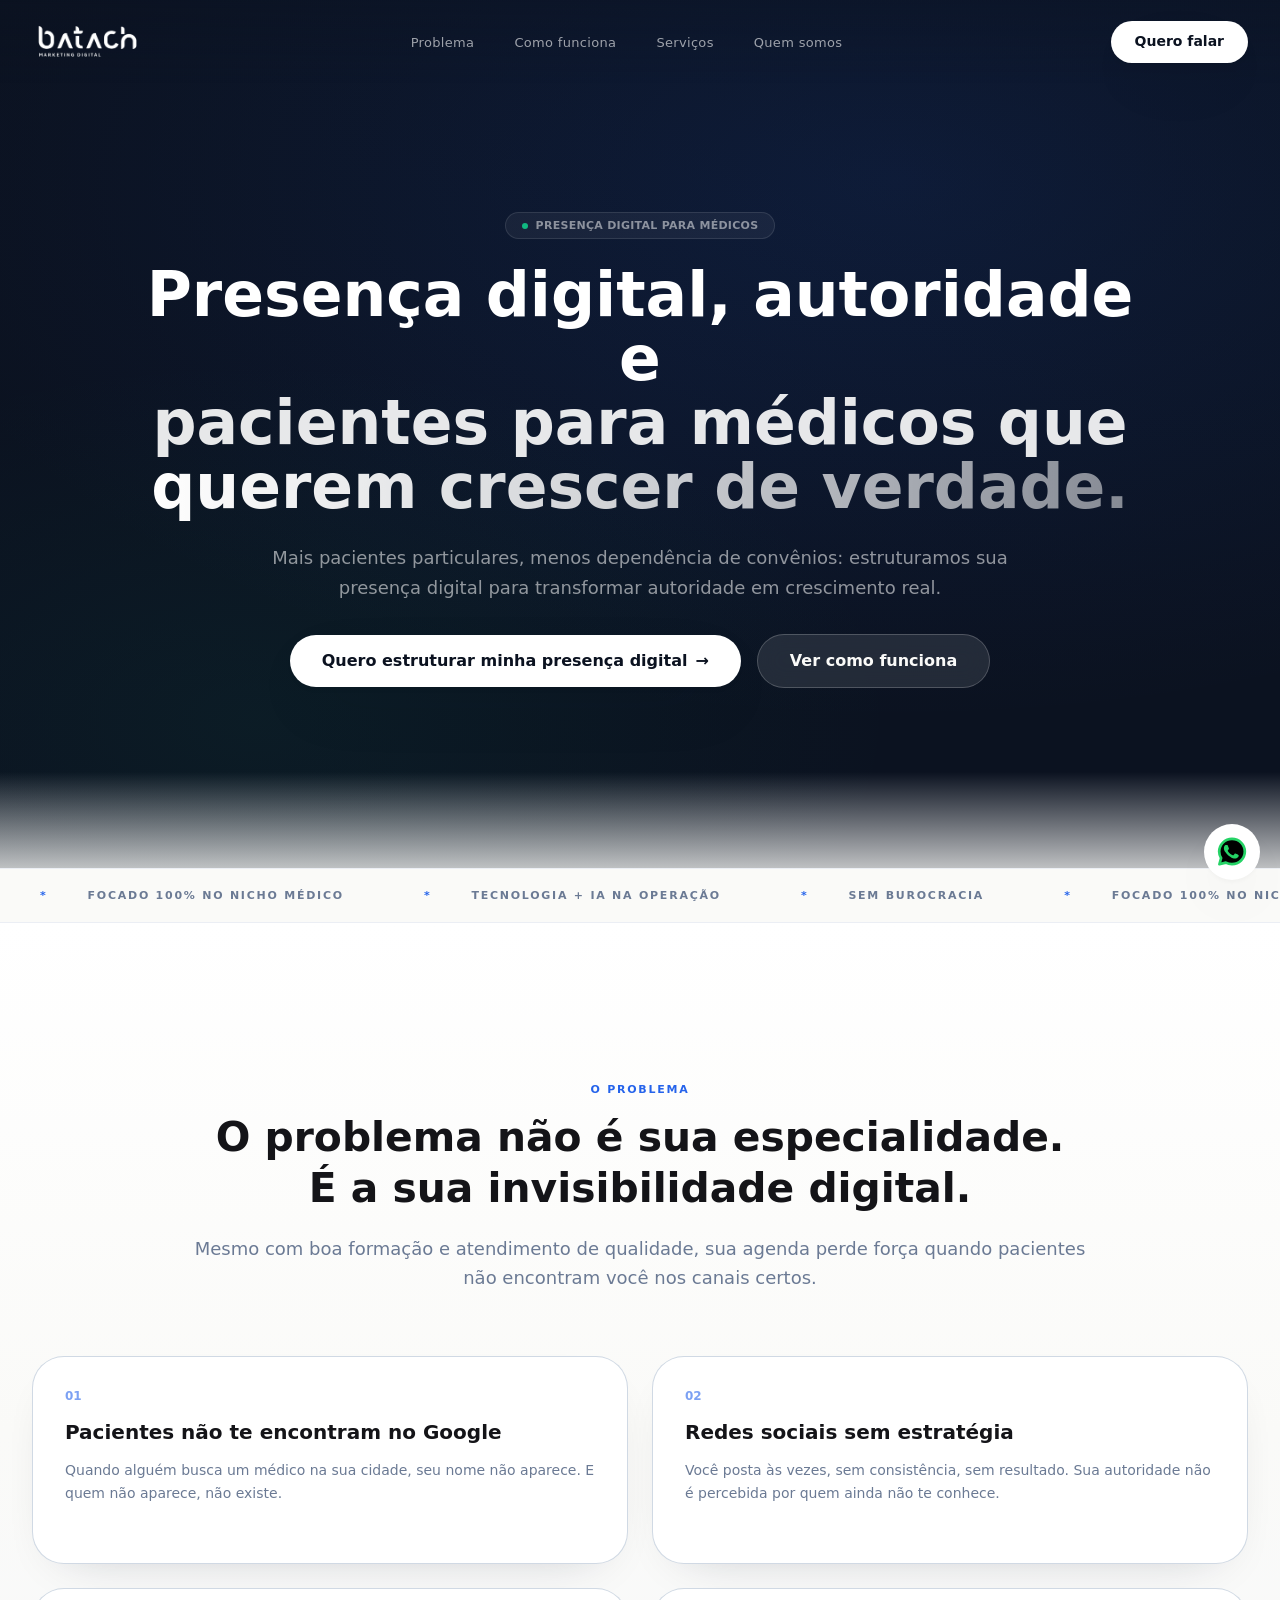
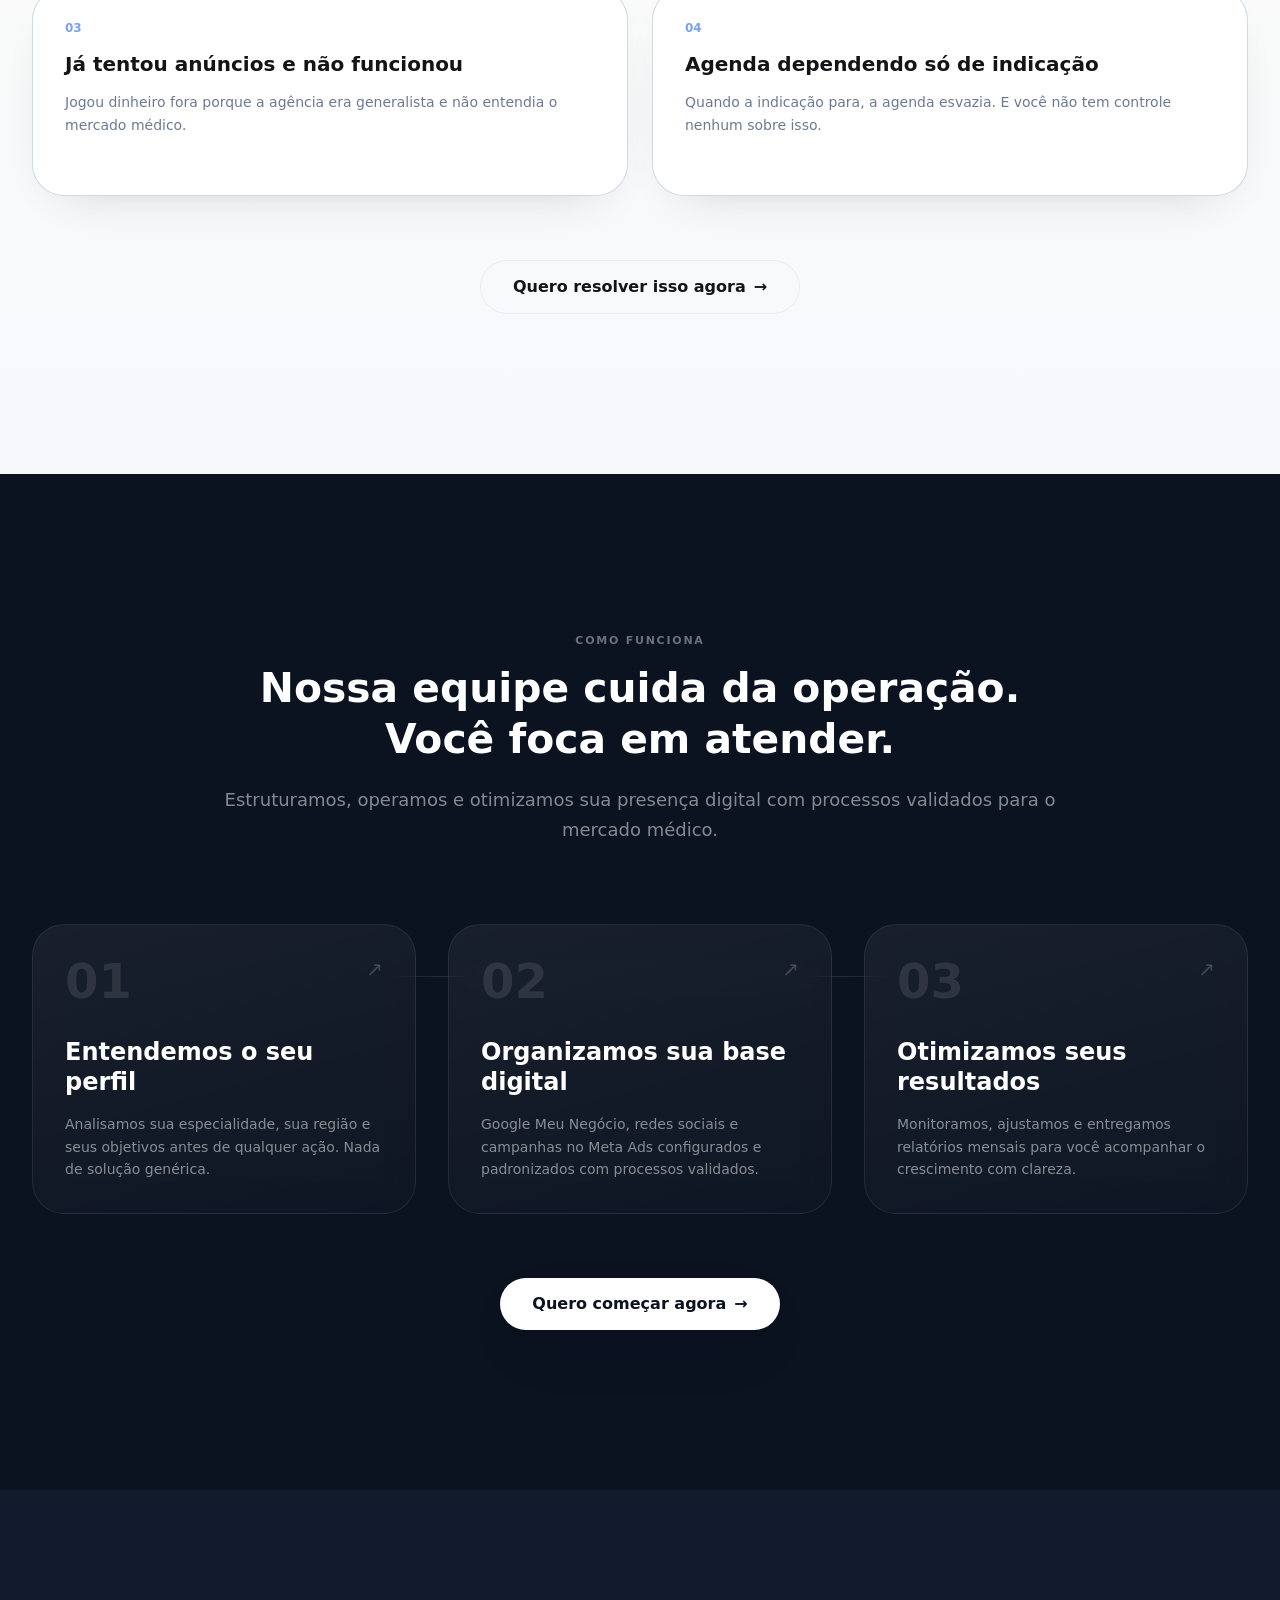
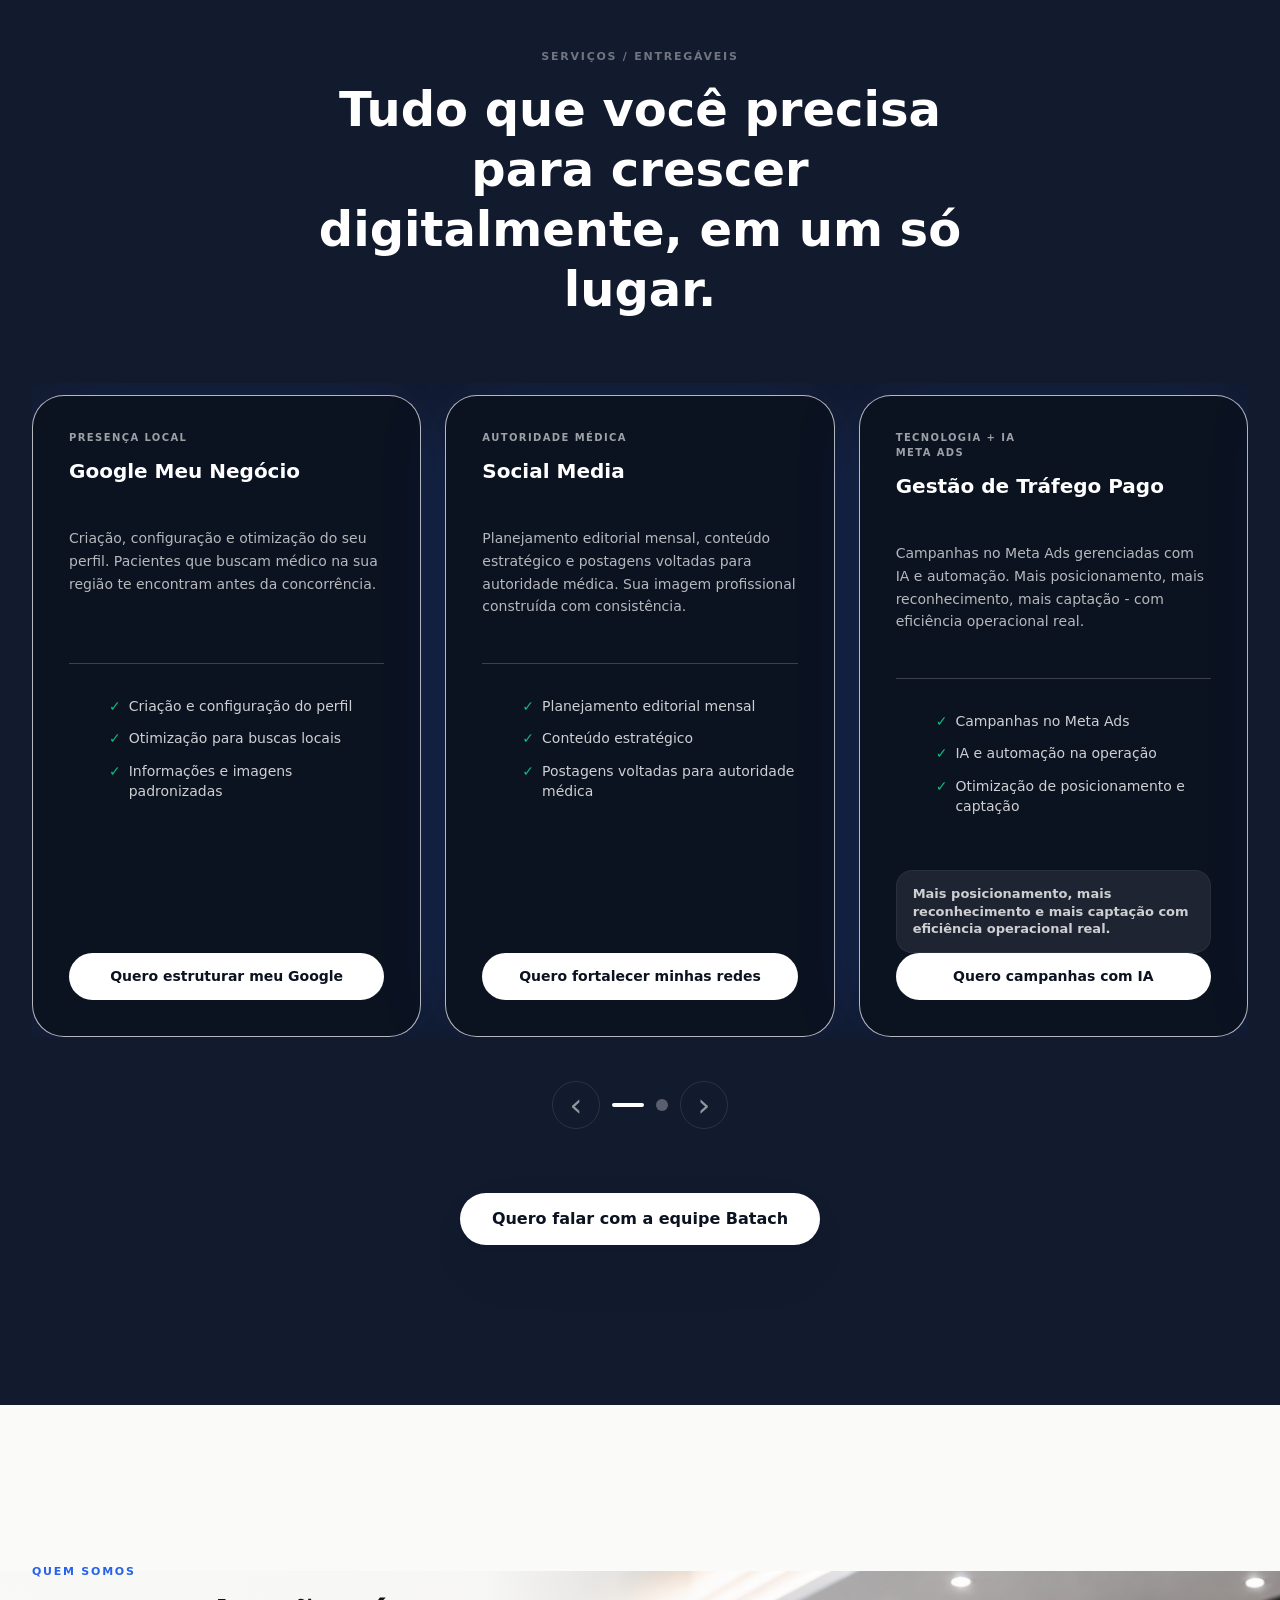
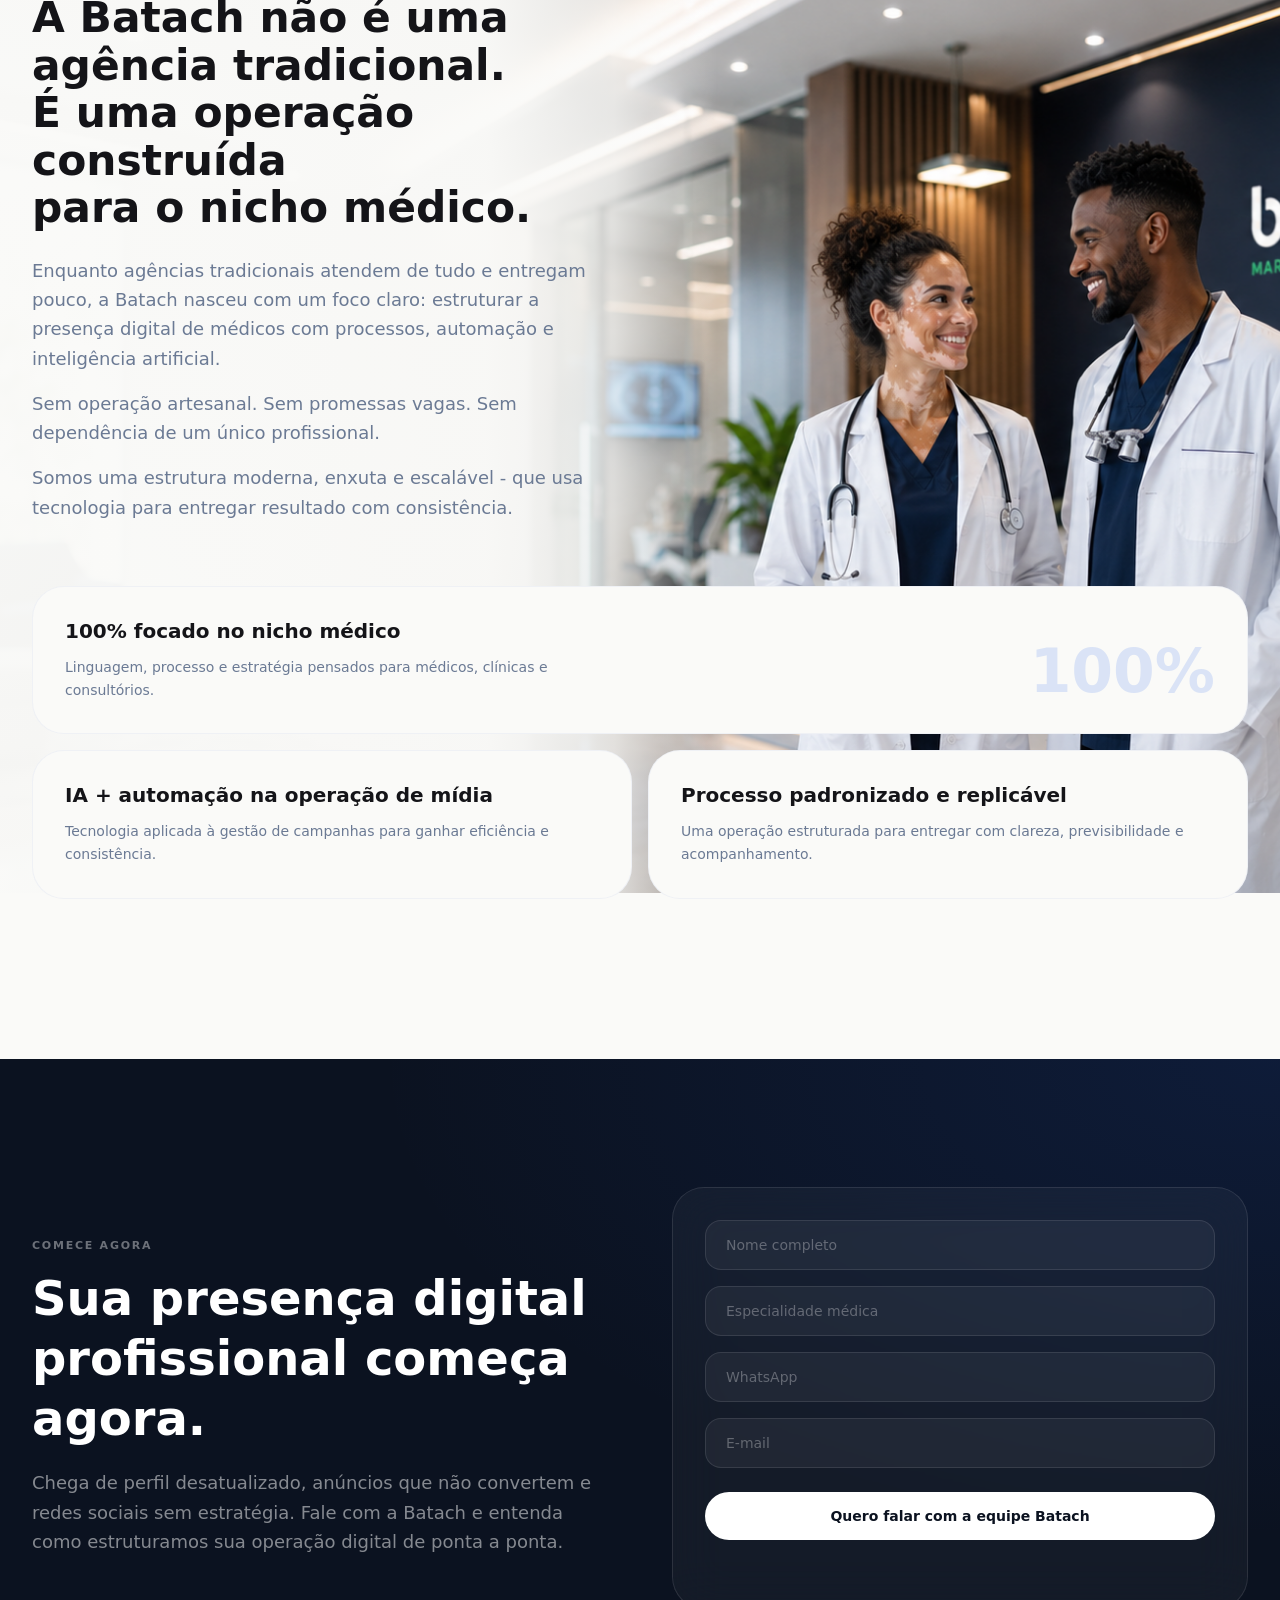
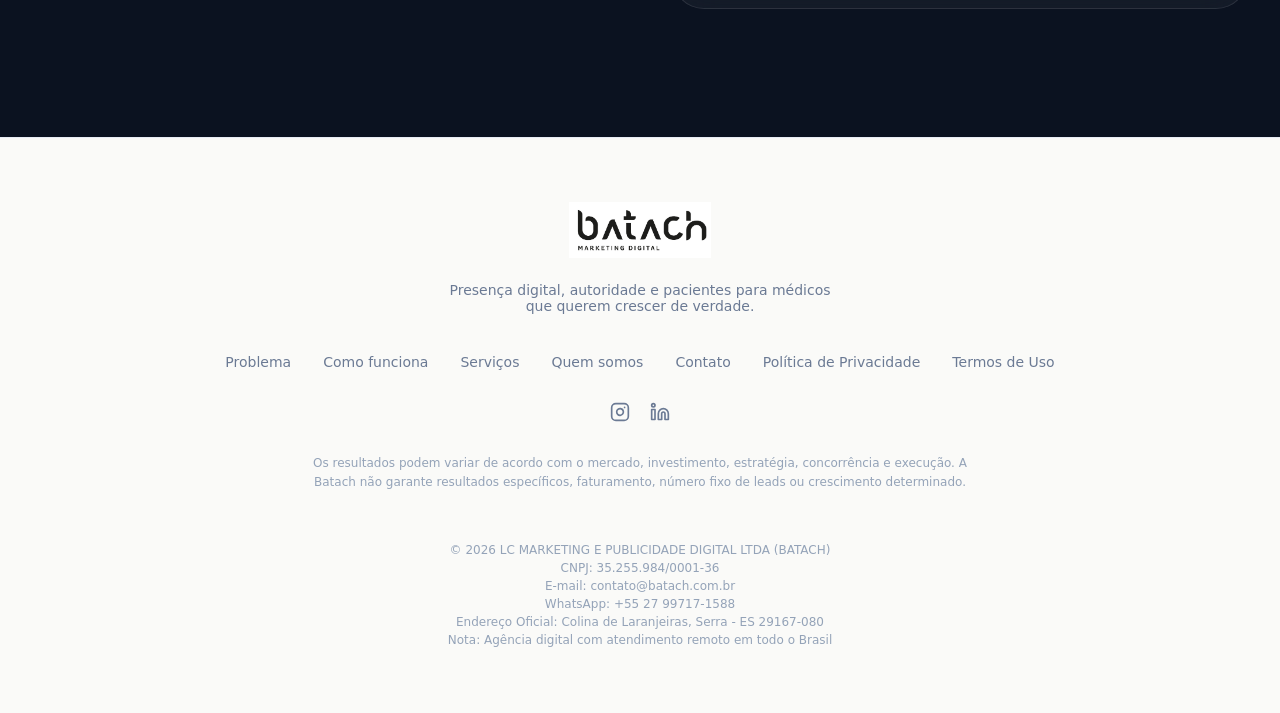
==== commit 8992885c: "Fix legal pages and section styling" ====
--- a/index.html
+++ b/index.html
@@ -422,8 +422,8 @@
           <a href="#servicos">Serviços</a>
           <a href="#quem-somos">Quem somos</a>
           <a href="#contato">Contato</a>
-          <a href="/politica-de-privacidade">Política de Privacidade</a>
-          <a href="/termos-de-uso">Termos de Uso</a>
+          <a href="politica-de-privacidade.html">Política de Privacidade</a>
+          <a href="termos-de-uso.html">Termos de Uso</a>
         </nav>
 
         <div class="social-links">
--- a/styles.css
+++ b/styles.css
@@ -93,8 +93,12 @@
   padding-block: 5rem;
 }
 
+section[id] {
+  scroll-margin-top: 5.5rem;
+}
+
 .bg-snow {
-  background: var(--snow);
+  background: linear-gradient(180deg, #ffffff 0%, var(--snow) 44%, #f6f8fc 100%);
 }
 
 .bg-navy {
@@ -464,21 +468,27 @@
 .problem-grid {
   display: grid;
   min-width: 0;
-  gap: 1rem;
+  gap: 1.25rem;
   margin-top: 3rem;
 }
 
 .problem-card {
-  min-width: 0;
+  display: flex;
+  min-width: 0;
+  min-height: 13rem;
+  flex-direction: column;
   padding: 1.5rem;
-  border: 1px solid rgba(232, 236, 244, 0.6);
+  border: 1px solid rgba(203, 213, 225, 0.9);
   border-radius: 1.5rem;
-  background: rgba(244, 246, 250, 0.5);
-  transition: box-shadow 0.15s ease;
+  background: #fff;
+  box-shadow: 0 18px 52px -34px rgba(15, 23, 42, 0.3), inset 0 1px 0 rgba(255, 255, 255, 0.95);
+  transition: border-color 0.15s ease, box-shadow 0.15s ease, transform 0.15s ease;
 }
 
 .problem-card:hover {
-  box-shadow: var(--shadow-soft);
+  border-color: rgba(37, 99, 235, 0.22);
+  box-shadow: 0 28px 70px -38px rgba(15, 23, 42, 0.42);
+  transform: translateY(-2px);
 }
 
 .problem-card span {
@@ -498,7 +508,7 @@
 }
 
 .problem-card p {
-  margin-top: 0.75rem;
+  margin-top: 0.875rem;
   color: var(--slate);
   font-family: "DM Sans", system-ui, sans-serif;
   font-size: 0.875rem;
@@ -609,6 +619,7 @@
 
 .services-scroller {
   display: flex;
+  align-items: stretch;
   gap: 1.5rem;
   margin-top: 4rem;
   padding-top: 0.75rem;
@@ -626,6 +637,7 @@
 .service-card {
   display: flex;
   min-width: min(100%, 390px);
+  min-height: 34rem;
   flex: 0 0 min(100%, 390px);
   flex-direction: column;
   padding: 1.5rem;
@@ -650,14 +662,17 @@
 
 .service-card h3 {
   margin-top: 1rem;
+  min-height: 3.25rem;
   color: #fff;
   font-family: "Plus Jakarta Sans", system-ui, sans-serif;
   font-size: 1.25rem;
   font-weight: 700;
+  line-height: 1.28;
 }
 
 .service-card > p:not(.service-label) {
   margin-top: 1rem;
+  min-height: 6.5rem;
   color: rgba(255, 255, 255, 0.7);
   font-size: 0.875rem;
   line-height: 1.625;
@@ -665,6 +680,7 @@
 
 .service-card ul {
   flex: 1;
+  min-height: 9.5rem;
   margin-top: 2rem;
   padding-top: 2rem;
   border-top: 1px solid rgba(255, 255, 255, 0.2);
@@ -704,7 +720,7 @@
 .service-card a {
   display: block;
   max-width: 100%;
-  margin-top: 2rem;
+  margin-top: auto;
   padding: 0.875rem 1rem;
   border: 1px solid rgba(255, 255, 255, 0.7);
   border-radius: 999px;
@@ -715,6 +731,84 @@
   font-weight: 600;
   line-height: 1.25;
   text-align: center;
+}
+
+.legal-main {
+  min-height: 100vh;
+  padding-block: 7rem 5rem;
+  background: linear-gradient(180deg, #ffffff 0%, var(--snow) 52%, #f3f6fb 100%);
+}
+
+.legal-shell {
+  width: min(100% - 2rem, 880px);
+  margin-inline: auto;
+}
+
+.legal-back {
+  display: inline-flex;
+  align-items: center;
+  gap: 0.5rem;
+  color: var(--slate);
+  font-family: "Plus Jakarta Sans", system-ui, sans-serif;
+  font-size: 0.875rem;
+  font-weight: 700;
+}
+
+.legal-card {
+  margin-top: 2rem;
+  padding: 2rem;
+  border: 1px solid rgba(203, 213, 225, 0.95);
+  border-radius: 2rem;
+  background: #fff;
+  box-shadow: 0 30px 80px -48px rgba(15, 23, 42, 0.38);
+}
+
+.legal-card h1 {
+  color: var(--ink);
+  font-family: "Plus Jakarta Sans", system-ui, sans-serif;
+  font-size: clamp(2rem, 7vw, 3.25rem);
+  font-weight: 800;
+  line-height: 1.12;
+}
+
+.legal-updated {
+  margin-top: 1rem;
+  color: var(--slate);
+  font-size: 0.95rem;
+}
+
+.legal-card section {
+  margin-top: 2rem;
+  padding-top: 2rem;
+  border-top: 1px solid rgba(203, 213, 225, 0.75);
+}
+
+.legal-card h2 {
+  color: var(--ink);
+  font-family: "Plus Jakarta Sans", system-ui, sans-serif;
+  font-size: 1.2rem;
+  line-height: 1.3;
+}
+
+.legal-card p,
+.legal-card li {
+  color: var(--slate);
+  font-size: 1rem;
+  line-height: 1.75;
+}
+
+.legal-card p {
+  margin-top: 0.875rem;
+}
+
+.legal-card ul {
+  margin: 1rem 0 0;
+  padding-left: 1.25rem;
+}
+
+.legal-card strong,
+.legal-card a {
+  color: var(--ink);
 }
 
 .slider-controls {
@@ -1108,6 +1202,7 @@
   .problem-grid {
     margin-top: 4rem;
     grid-template-columns: repeat(2, minmax(0, 1fr));
+    gap: 1.5rem;
   }
 
   .problem-card,
@@ -1217,6 +1312,7 @@
 
   .service-card {
     min-width: 0;
+    min-height: 38rem;
     flex-basis: calc((100% - 3rem) / 3);
     padding: 2.25rem;
   }
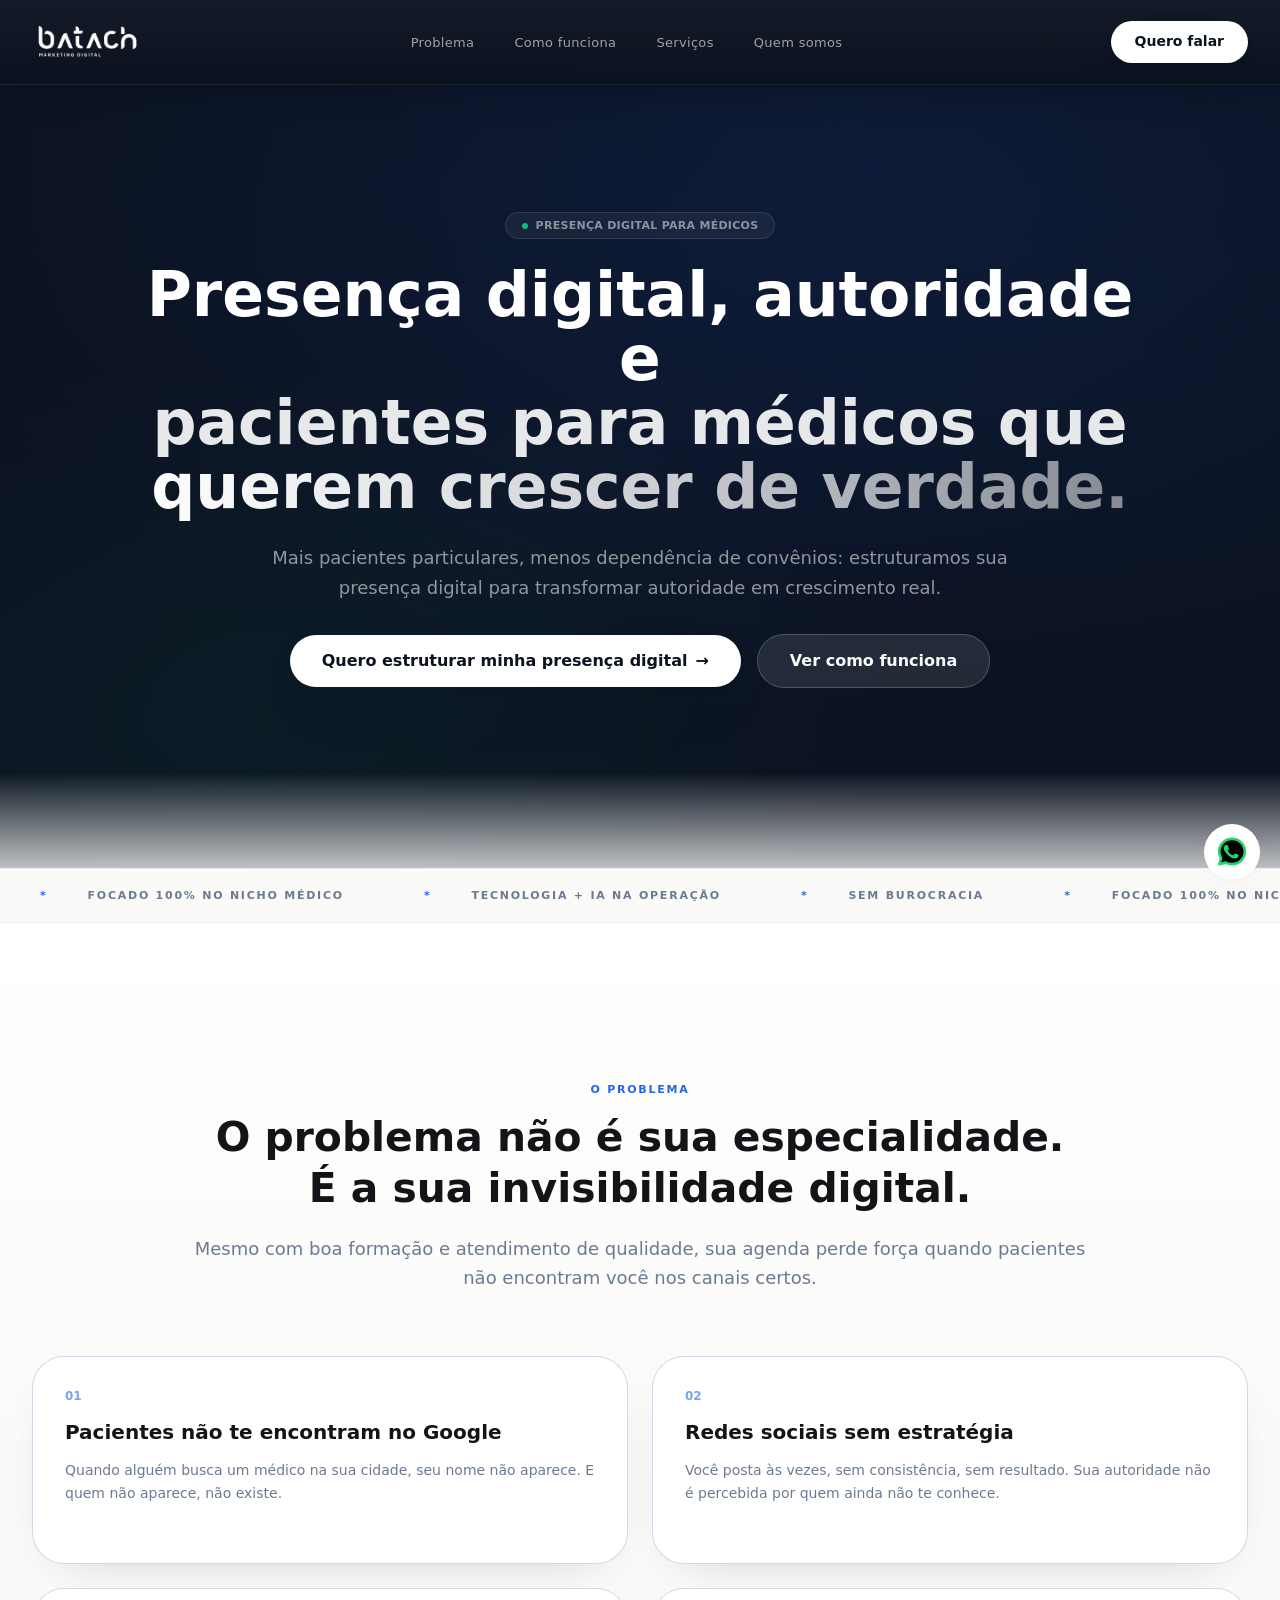
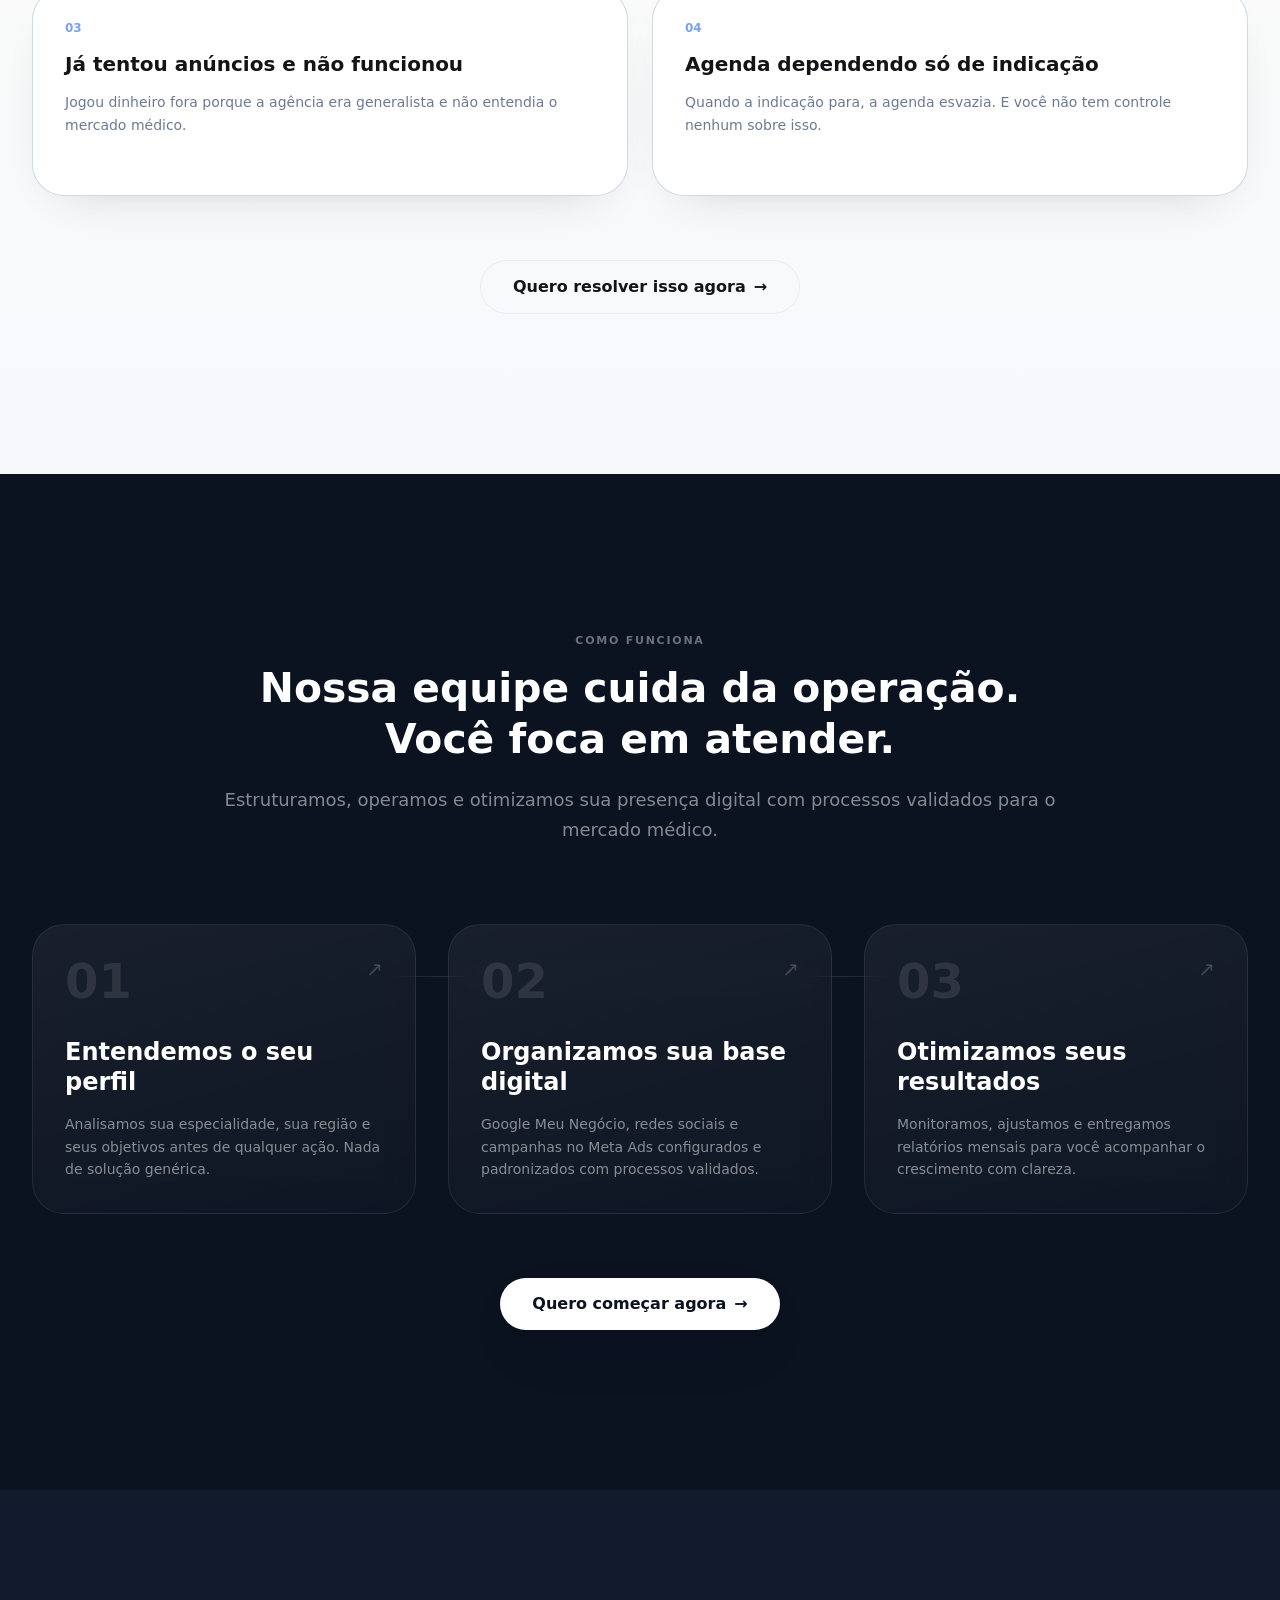
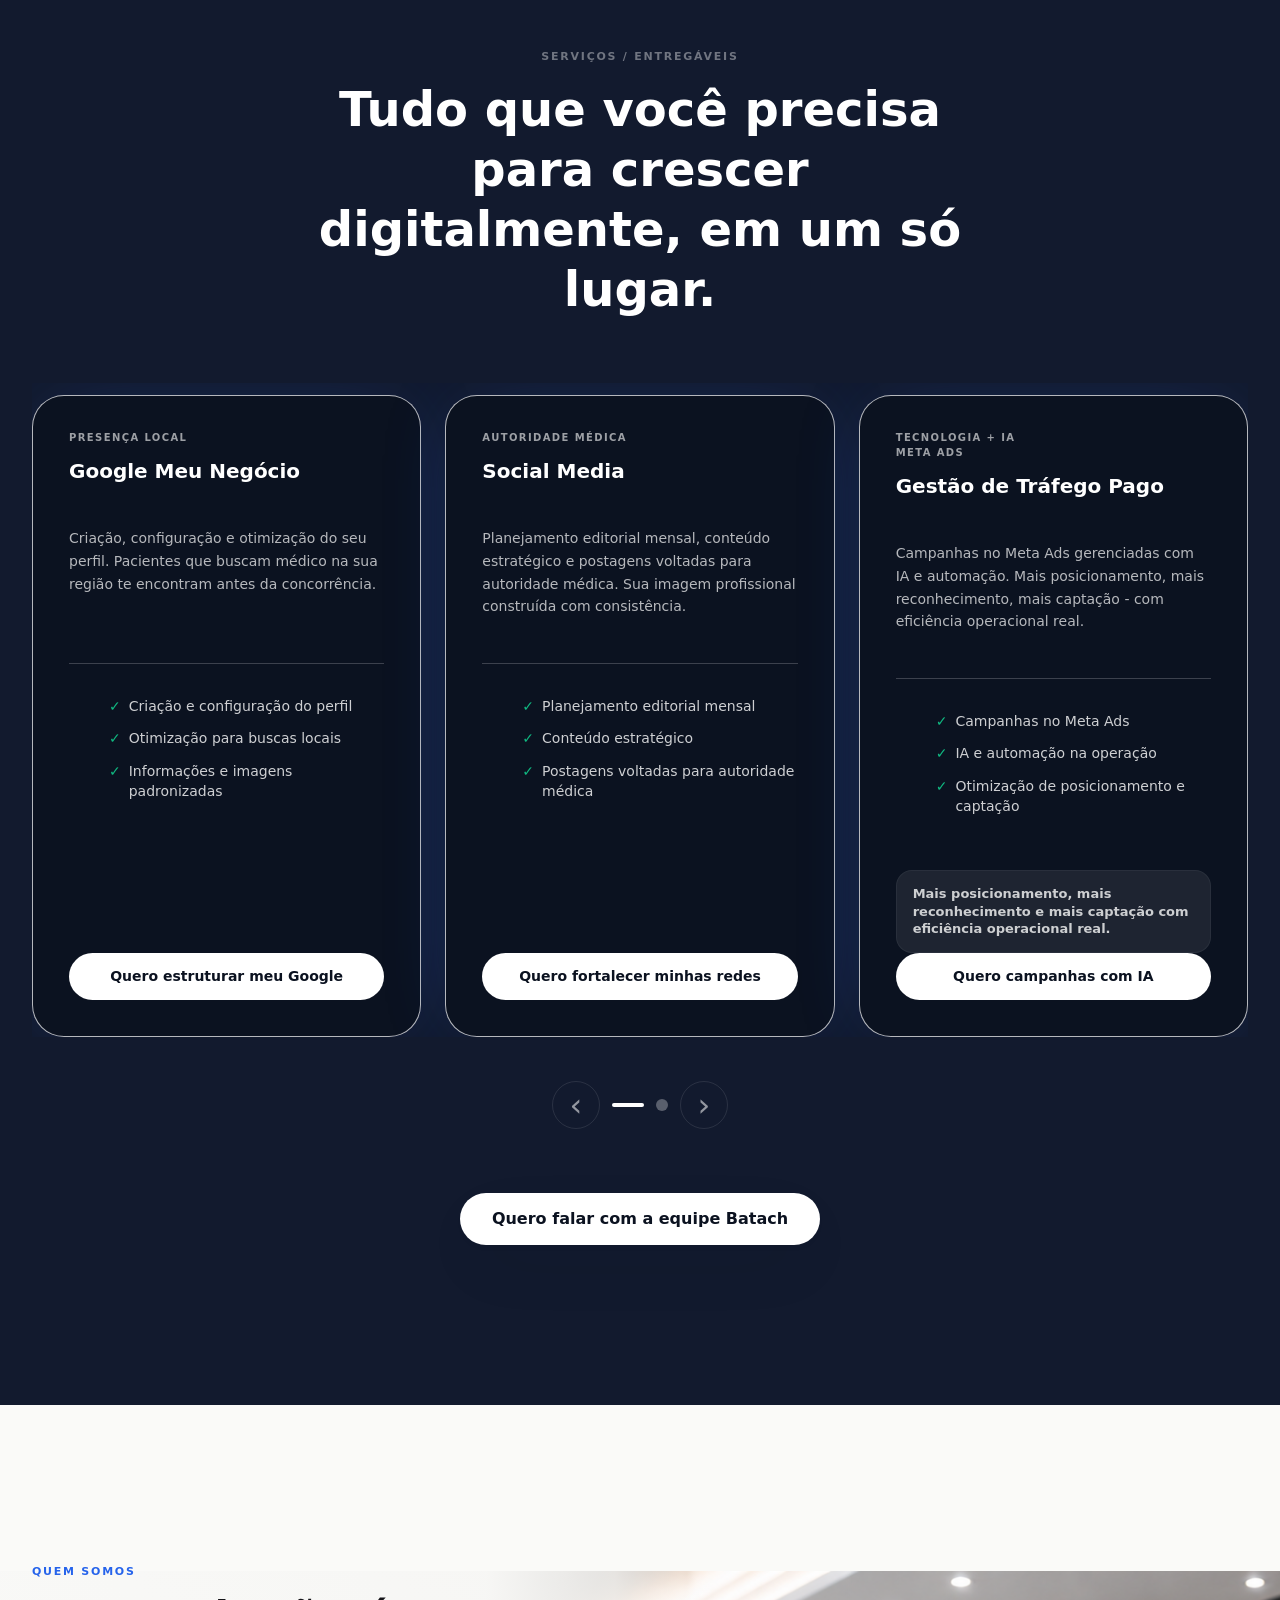
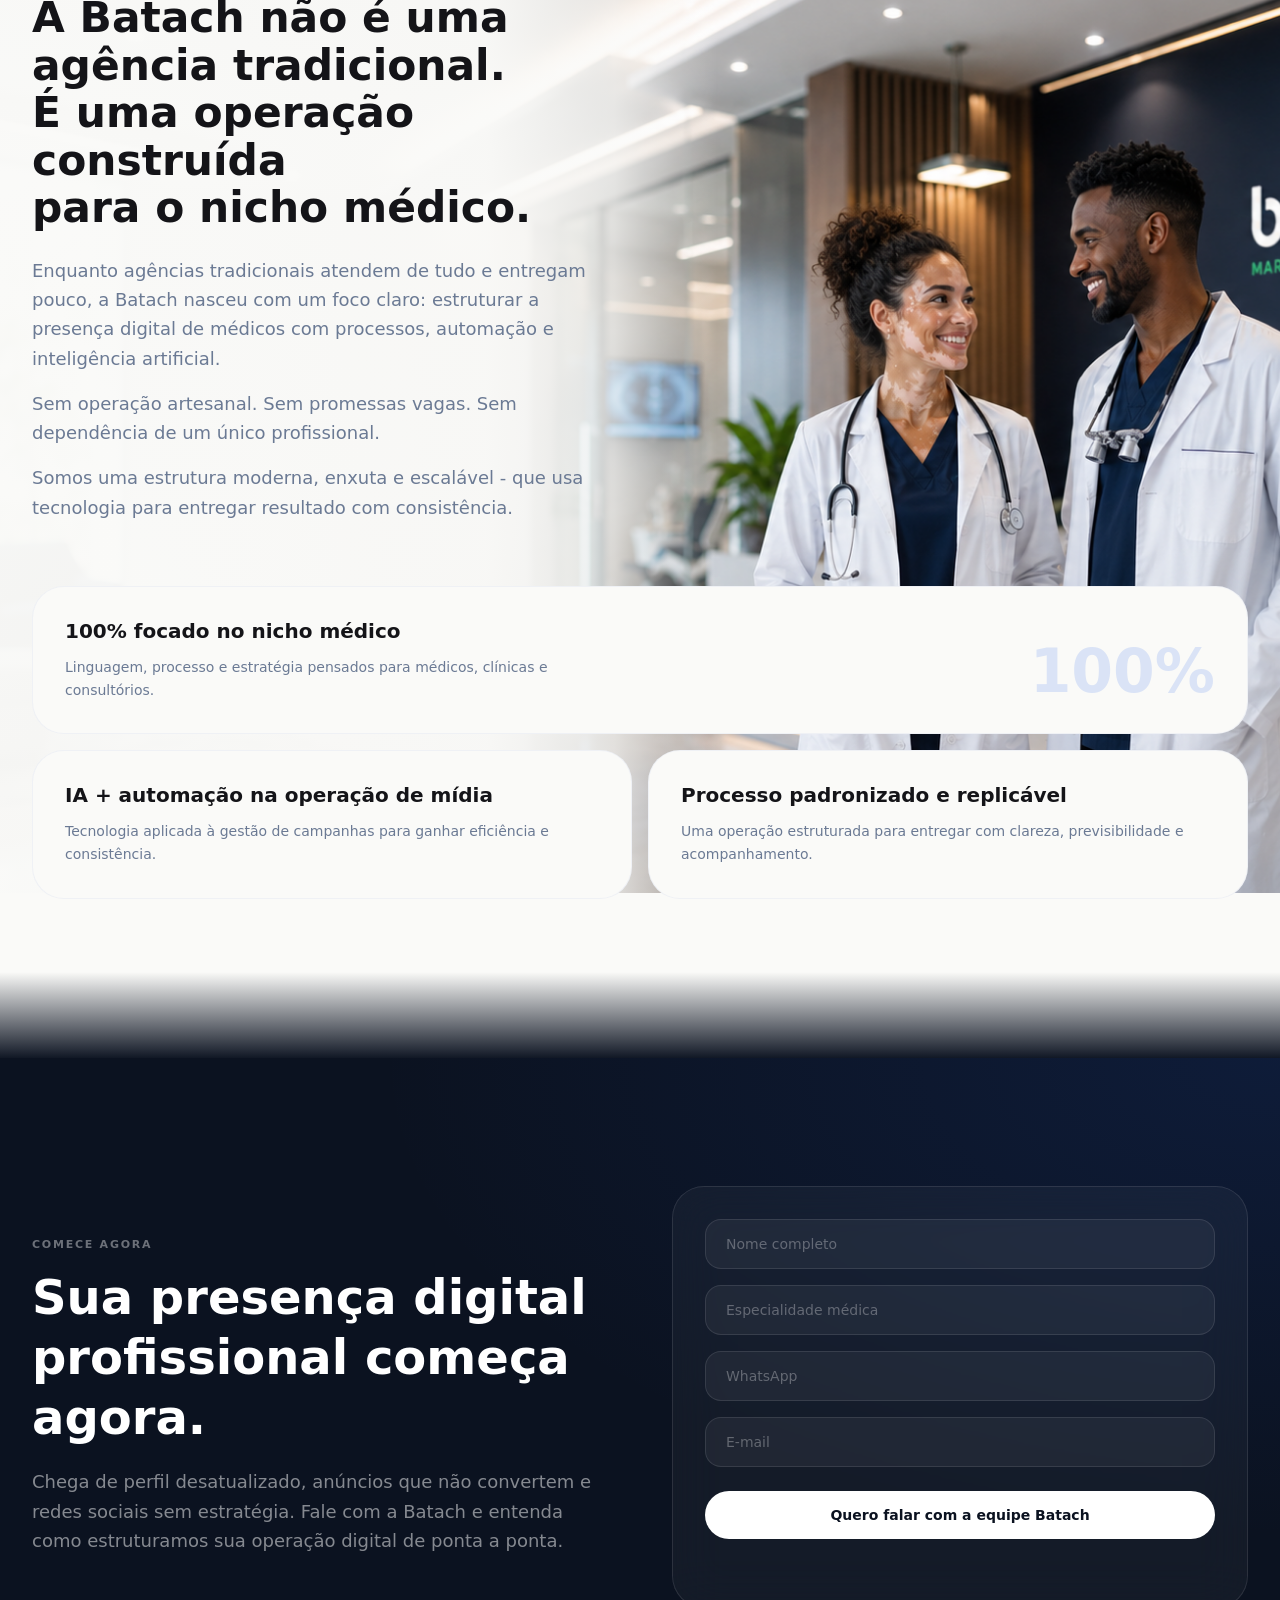
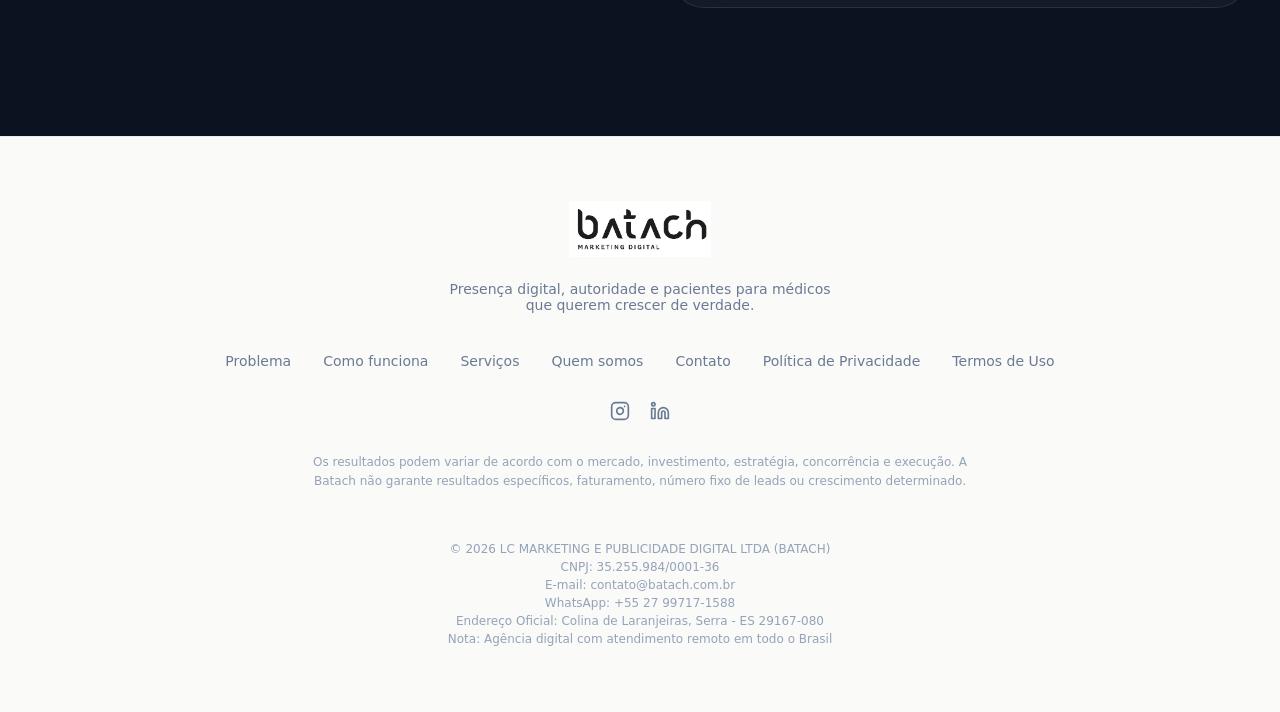
==== commit c3857a00: "Remove extra service cards" ====
--- a/index.html
+++ b/index.html
@@ -281,36 +281,6 @@
               <a href="#contato">Quero campanhas com IA</a>
             </article>
 
-            <article class="service-card">
-              <p class="service-label">PREMIUM</p>
-              <p class="service-label second-label">EXTRA</p>
-              <h3>Captação audiovisual</h3>
-              <p>
-                Captação de fachada, clínica, equipe e reels institucionais, incluindo imagens aéreas
-                com drone para elevar sua percepção de valor.
-              </p>
-              <ul>
-                <li>Captação de fachada e clínica</li>
-                <li>Reels institucionais</li>
-                <li>Conteúdo premium de diferenciação</li>
-              </ul>
-              <a href="#contato">Quero conteúdo premium</a>
-            </article>
-
-            <article class="service-card">
-              <p class="service-label">PRESENÇA LOCAL</p>
-              <h3>Google Meu Negócio</h3>
-              <p>
-                Criação, configuração e otimização do seu perfil. Pacientes que buscam médico na sua
-                região te encontram antes da concorrência.
-              </p>
-              <ul>
-                <li>Criação e configuração do perfil</li>
-                <li>Otimização para buscas locais</li>
-                <li>Informações e imagens padronizadas</li>
-              </ul>
-              <a href="#contato">Quero estruturar meu Google</a>
-            </article>
           </div>
 
           <div class="slider-controls" aria-hidden="true">
--- a/styles.css
+++ b/styles.css
@@ -117,8 +117,11 @@
   position: fixed;
   inset: 0 0 auto;
   z-index: 50;
-  background: rgba(11, 18, 32, 0);
-  transition: backdrop-filter 0.5s ease, background-color 0.5s ease;
+  border-bottom: 1px solid rgba(255, 255, 255, 0.08);
+  background: rgba(11, 18, 32, 0.96);
+  box-shadow: 0 16px 42px -28px rgba(0, 0, 0, 0.65);
+  backdrop-filter: blur(18px);
+  transition: backdrop-filter 0.5s ease, background-color 0.5s ease, box-shadow 0.5s ease;
 }
 
 .site-header::before {
@@ -126,7 +129,7 @@
   inset: 0;
   z-index: -1;
   content: "";
-  background: linear-gradient(180deg, rgba(11, 18, 32, 0.28), rgba(11, 18, 32, 0));
+  background: linear-gradient(180deg, rgba(255, 255, 255, 0.04), rgba(255, 255, 255, 0));
 }
 
 .header-inner {
@@ -847,6 +850,9 @@
 }
 
 .solution-institutional-bg {
+  position: relative;
+  isolation: isolate;
+  overflow: hidden;
   background: linear-gradient(90deg, rgba(250, 250, 248, 0.98), rgba(250, 250, 248, 0.94) 62%, rgba(250, 250, 248, 0.82)),
     url("images/clinica-moderna.png");
   background-repeat: no-repeat;
@@ -854,6 +860,23 @@
   background-size: 100% 100%, cover;
 }
 
+.solution-institutional-bg::after {
+  position: absolute;
+  right: 0;
+  bottom: -1px;
+  left: 0;
+  z-index: 0;
+  height: 5.5rem;
+  pointer-events: none;
+  background: linear-gradient(180deg, rgba(11, 18, 32, 0), var(--navy));
+  content: "";
+}
+
+.solution-institutional-bg > .container-premium {
+  position: relative;
+  z-index: 1;
+}
+
 .about-copy {
   max-width: 680px;
 }
@@ -926,6 +949,7 @@
 .contact-section {
   position: relative;
   overflow: hidden;
+  margin-top: -1px;
   padding-block: 6rem;
   background: var(--navy);
 }
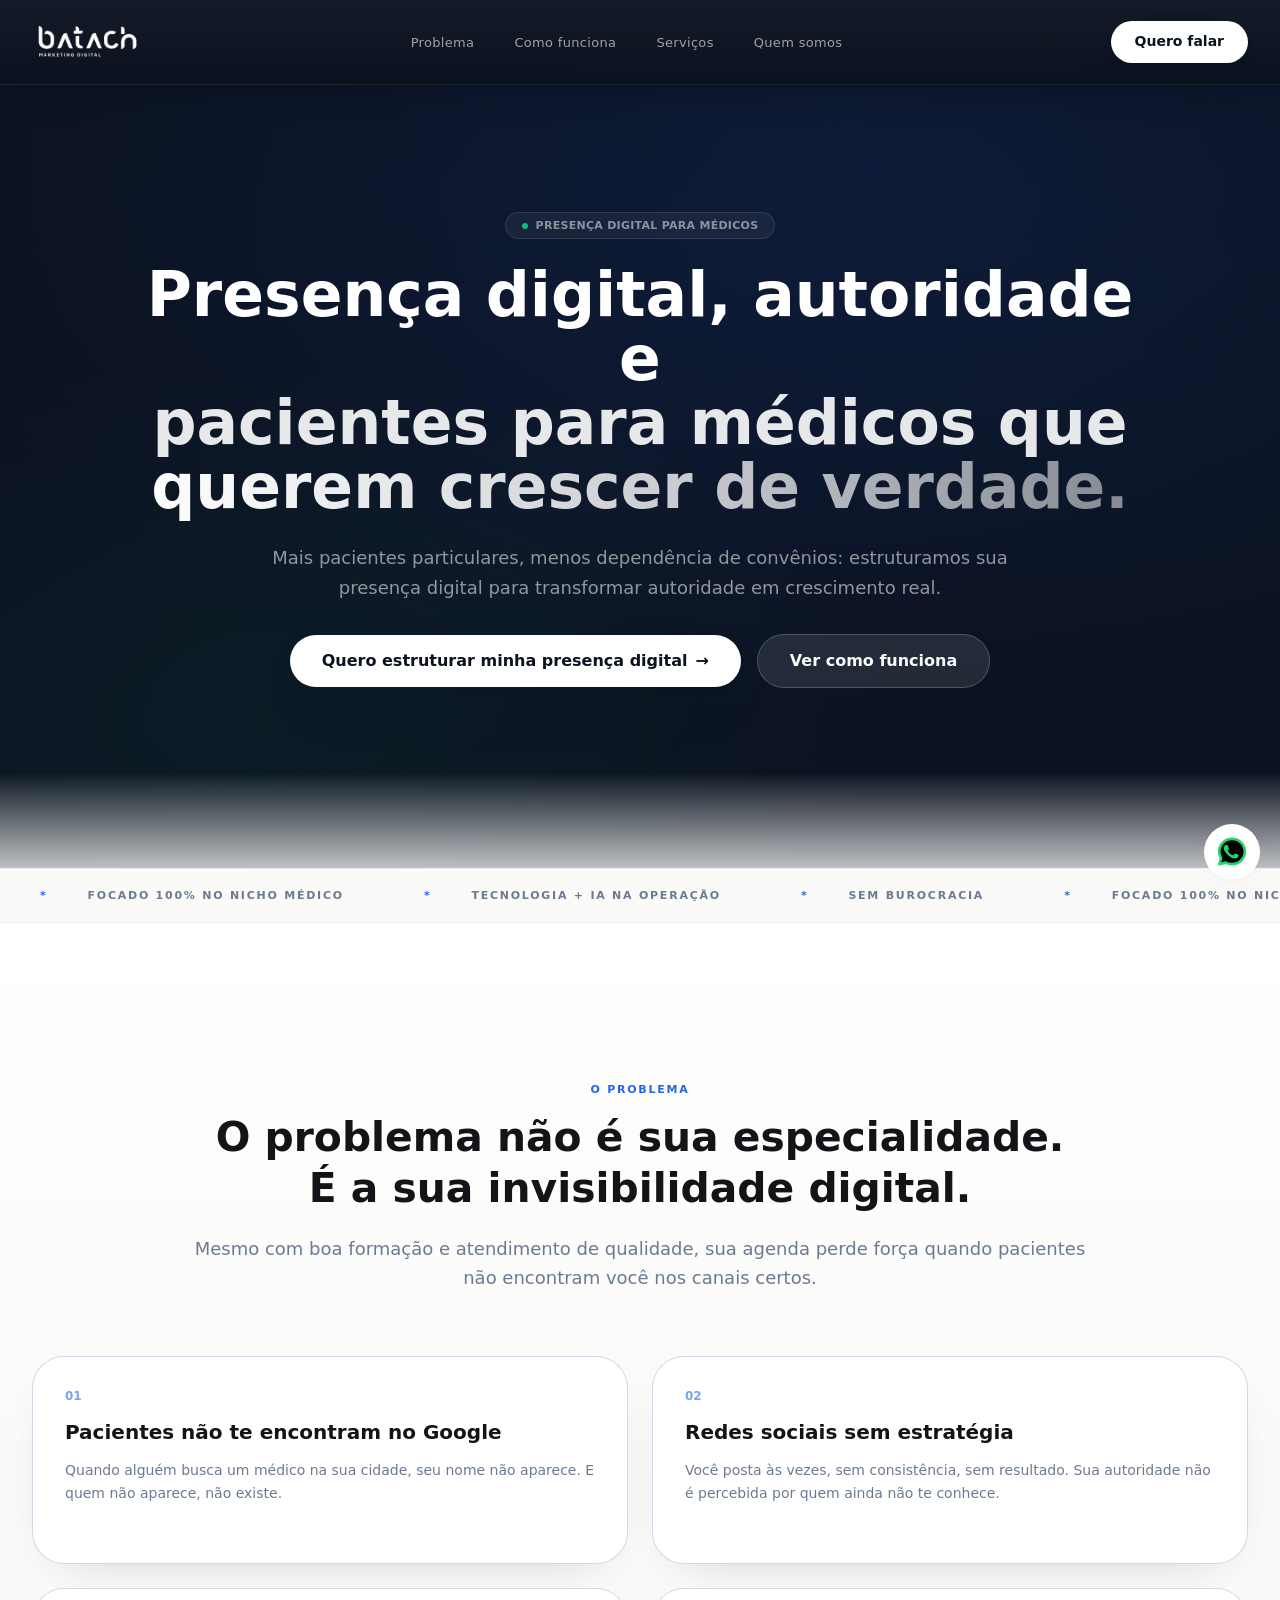
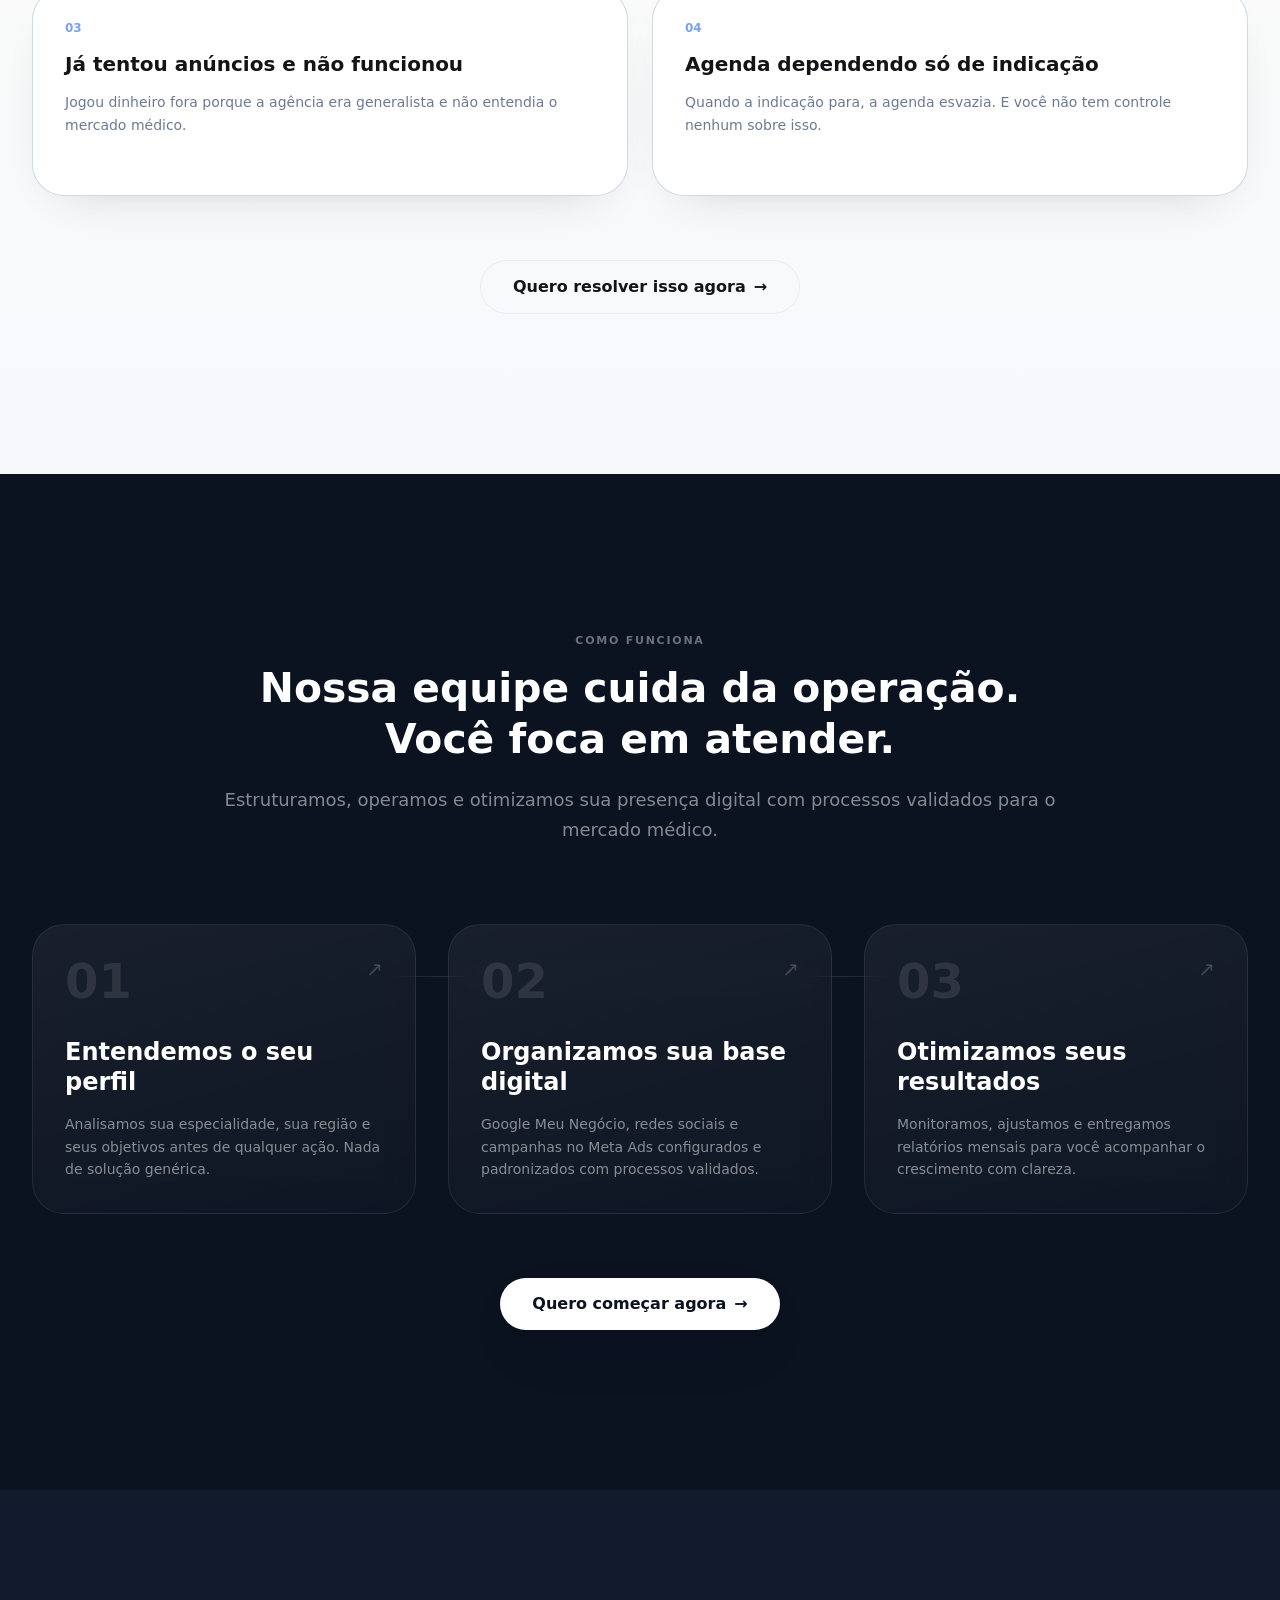
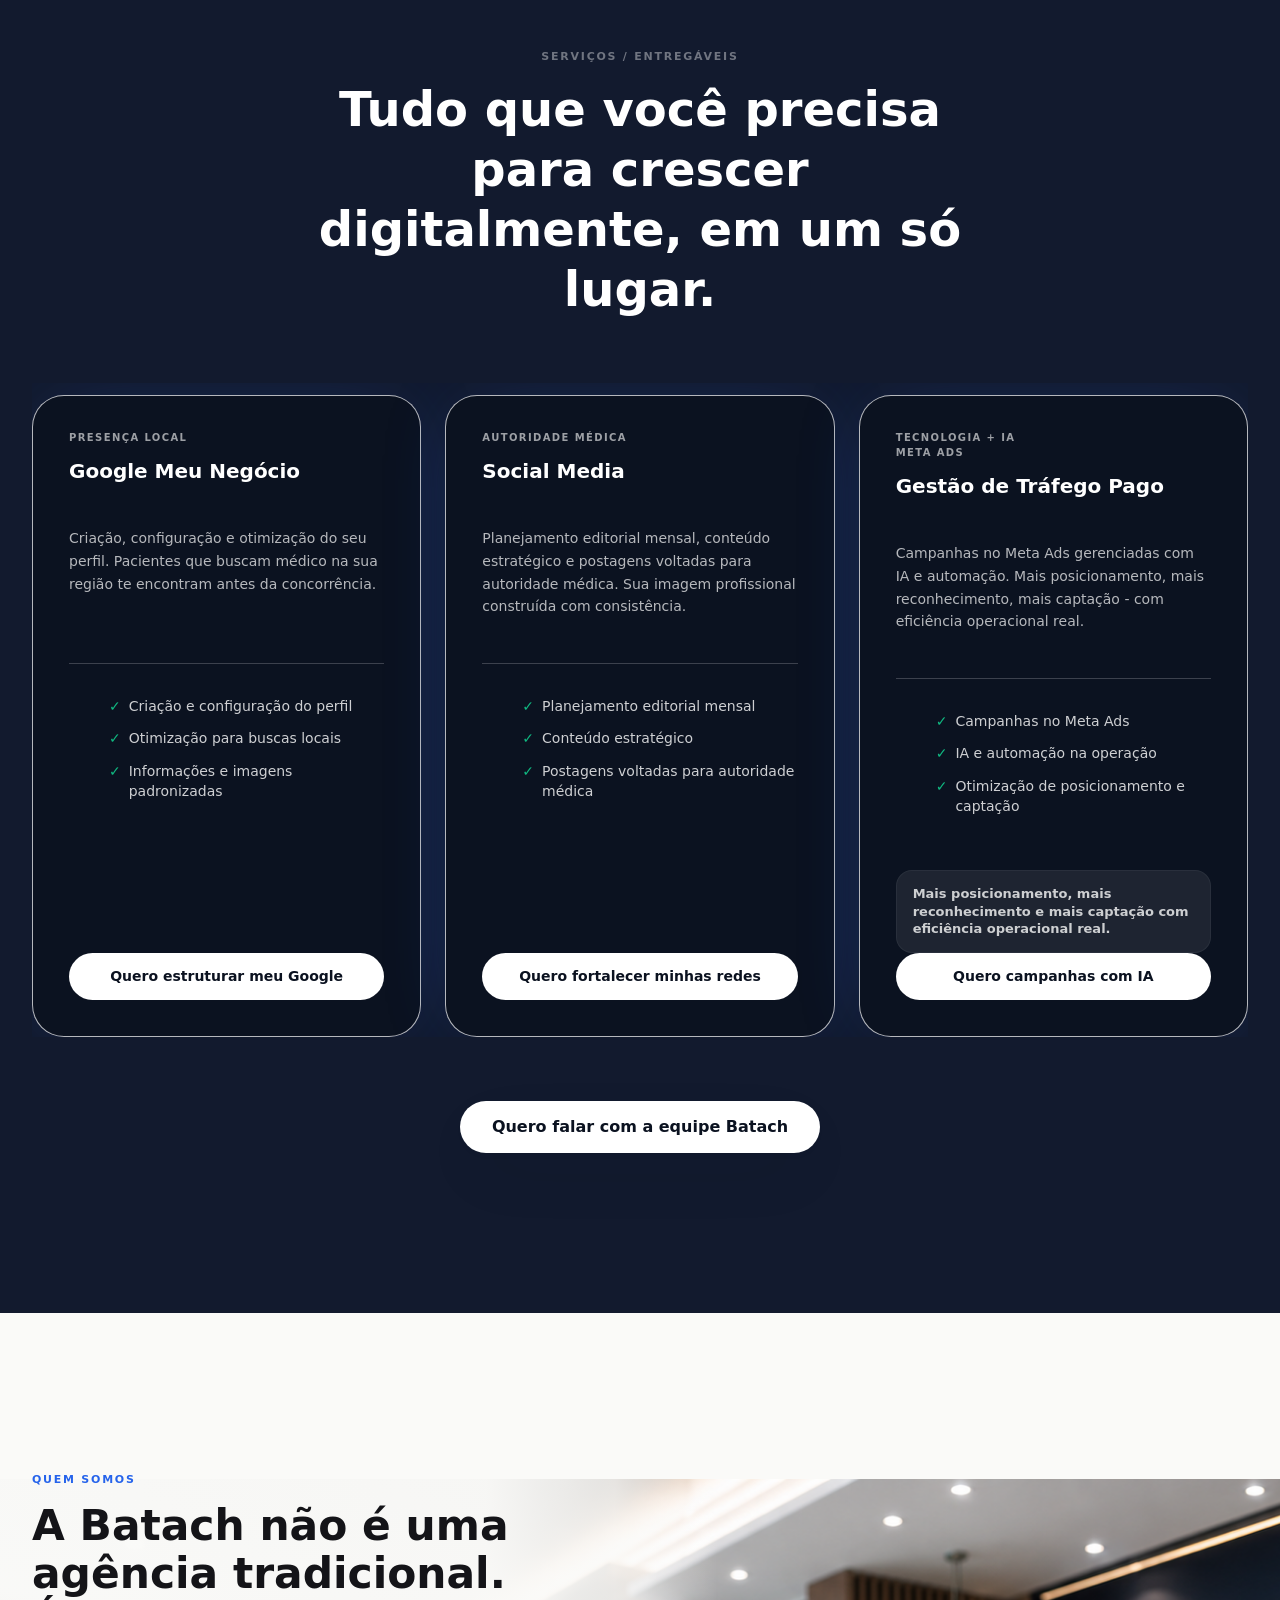
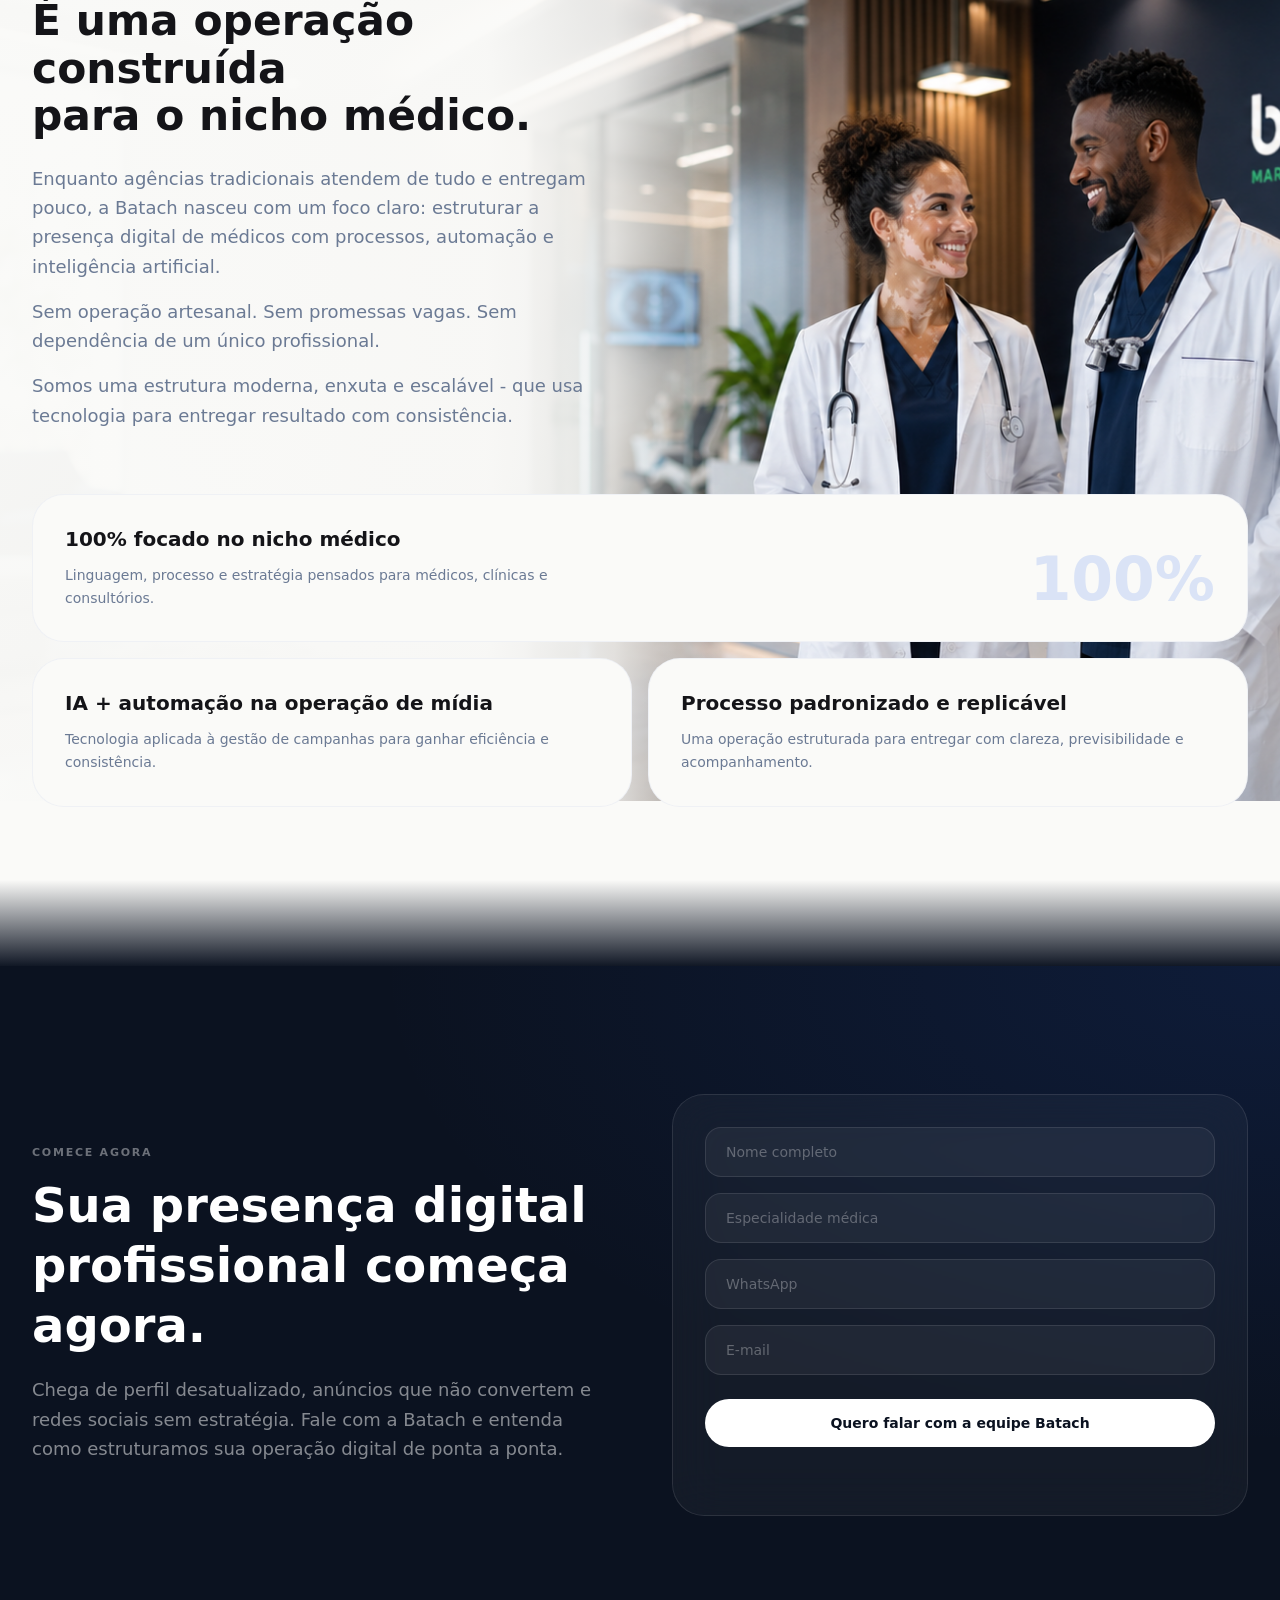
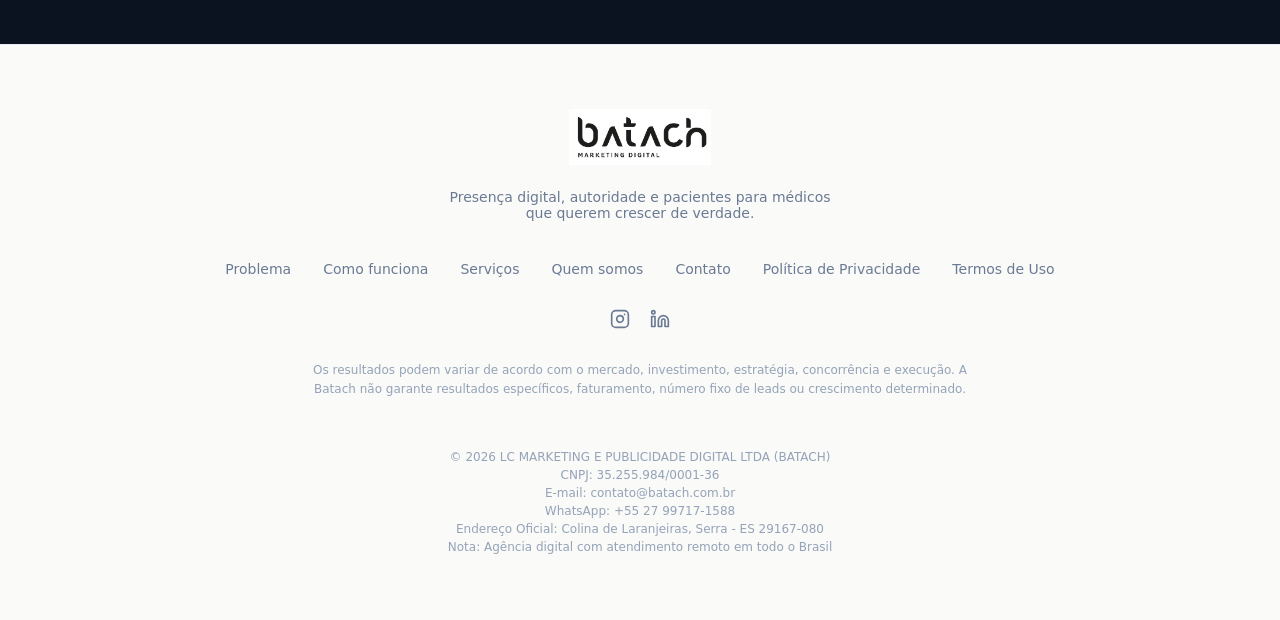
==== commit 2929ad17: "Remove services slider controls" ====
--- a/index.html
+++ b/index.html
@@ -283,13 +283,6 @@
 
           </div>
 
-          <div class="slider-controls" aria-hidden="true">
-            <button type="button">‹</button>
-            <span class="active"></span>
-            <span></span>
-            <button type="button">›</button>
-          </div>
-
           <div class="center-action">
             <a href="#contato" class="btn btn-white">Quero falar com a equipe Batach</a>
           </div>
--- a/styles.css
+++ b/styles.css
@@ -814,41 +814,6 @@
   color: var(--ink);
 }
 
-.slider-controls {
-  display: flex;
-  align-items: center;
-  justify-content: center;
-  gap: 0.75rem;
-  margin-top: 2.75rem;
-}
-
-.slider-controls button {
-  display: flex;
-  width: 3rem;
-  height: 3rem;
-  align-items: center;
-  justify-content: center;
-  border: 1px solid rgba(255, 255, 255, 0.1);
-  border-radius: 999px;
-  color: rgba(255, 255, 255, 0.55);
-  background: transparent;
-  font-size: 2rem;
-  line-height: 1;
-}
-
-.slider-controls span {
-  width: 0.75rem;
-  height: 0.75rem;
-  border-radius: 999px;
-  background: rgba(255, 255, 255, 0.3);
-}
-
-.slider-controls .active {
-  width: 2rem;
-  height: 0.25rem;
-  background: #fff;
-}
-
 .solution-institutional-bg {
   position: relative;
   isolation: isolate;
